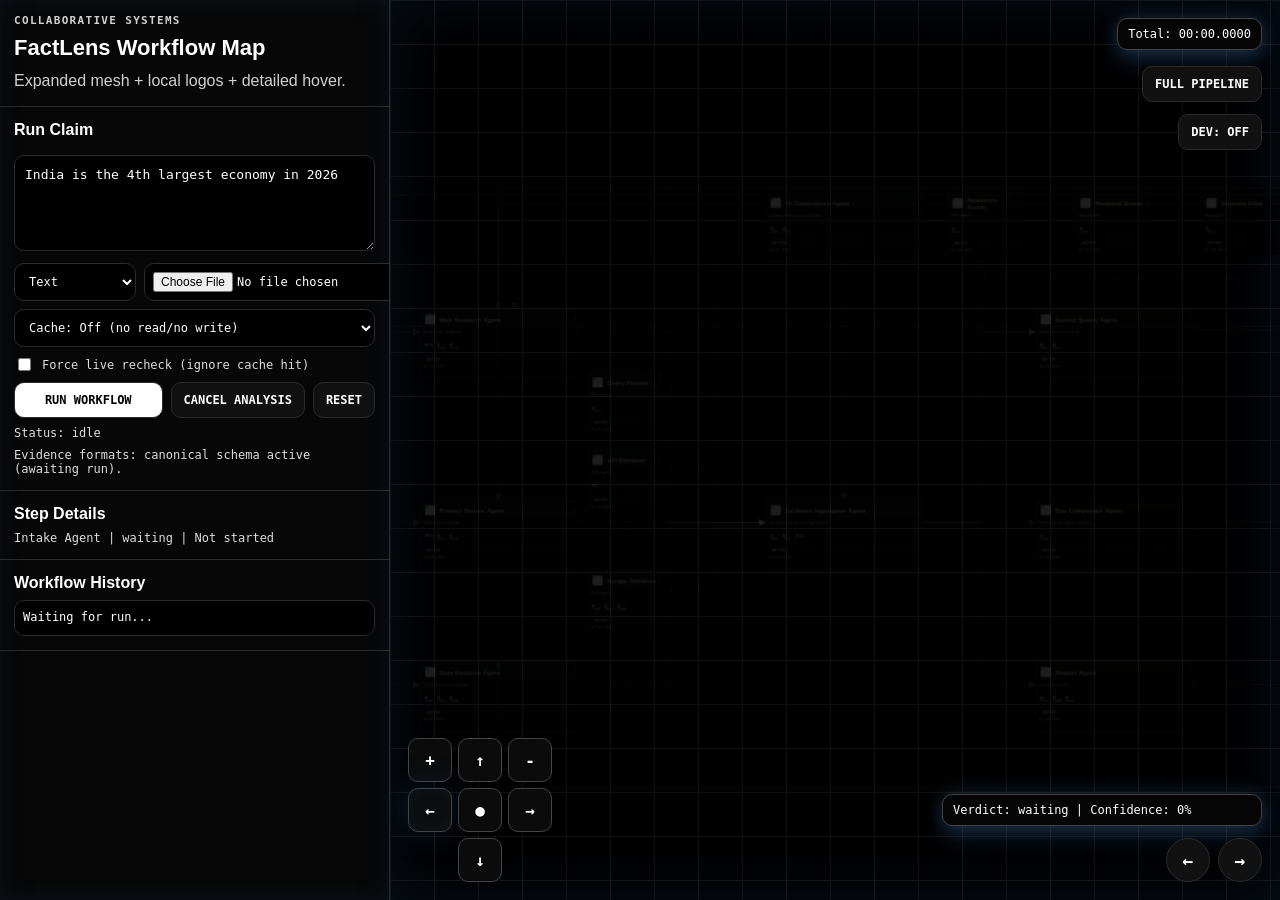
==== static/workflow.html @ b661e878 "chore: initialize FactLens repo with agentic workflow pipeline" ====
<!doctype html>
<html lang="en">
<head>
  <meta charset="utf-8">
  <meta name="viewport" content="width=device-width, initial-scale=1">
  <title>FactLens Workflow Map</title>
  <style>
    :root { --bg:#000; --panel:#070707; --ink:#fff; --muted:#d0d0d0; --line:#2b2b2b; }
    * { box-sizing:border-box; }
    html,body { margin:0; width:100%; height:100%; background:#000; color:#fff; font-family:"Segoe UI",Arial,sans-serif; }
    .app { width:100vw; height:100vh; display:grid; grid-template-columns:390px 1fr; overflow:hidden; }
    .left { background:var(--panel); border-right:1px solid var(--line); overflow:auto; box-shadow: 0 0 36px rgba(68,150,255,.18), inset 0 0 24px rgba(68,150,255,.08); }
    .sec { padding:14px; border-bottom:1px solid var(--line); }
    .eyebrow { margin:0 0 8px; font:700 11px "Consolas",monospace; letter-spacing:.12em; text-transform:uppercase; }
    h1{margin:0 0 8px;font-size:22px;} h2{margin:0 0 8px;font-size:16px;} p{margin:0;color:var(--muted);line-height:1.45;}
    textarea{width:100%;min-height:96px;margin-top:8px;border:1px solid var(--line);border-radius:10px;background:#000;color:#fff;padding:10px;font:13px/1.45 "Consolas",monospace;}
    .row{margin-top:8px;display:flex;gap:8px;}
    button{border:1px solid var(--line);border-radius:10px;background:#111;color:#fff;padding:10px 12px;font:700 12px "Consolas",monospace;text-transform:uppercase;cursor:pointer;}
    .run{flex:1;background:#fff;color:#000;}
    .kv{margin-top:8px;font:12px "Consolas",monospace;color:#ddd;}
    .timeline{border:1px solid var(--line);border-radius:10px;background:#000;max-height:250px;overflow:auto;padding:8px;font:12px/1.45 "Consolas",monospace;}
    .tag{display:inline-block;padding:2px 7px;border-radius:999px;border:1px solid #555;font-size:10px;color:#ddd;}
    .tag.started{color:#8fd3ff;border-color:#2d5f7d;background:#07131c;}
    .tag.running,.tag.file_extracted{color:#9ef5ff;border-color:#2f6f76;background:#061416;}
    .tag.completed{color:#a8ffbe;border-color:#2e6a42;background:#08150d;}
    .tag.ended,.tag.idle{color:#d9d9d9;border-color:#666;background:#111;}
    .tag.retry,.tag.needs_live_evidence{color:#ffe1a7;border-color:#7f6534;background:#1a1408;}
    .tag.failed,.tag.file_warning{color:#ffb6b6;border-color:#7a3c3c;background:#170909;}
    .canvas{position:relative;overflow:hidden;cursor:grab;background:linear-gradient(#111 1px,transparent 1px),linear-gradient(90deg,#111 1px,transparent 1px),#000;background-size:44px 44px; box-shadow: inset 0 0 60px rgba(76, 155, 255, .10);}
    #world{position:absolute;left:0;top:0;width:14600px;height:7600px;transform-origin:0 0;}
    #edges{position:absolute;inset:0;width:14600px;height:7600px;pointer-events:none;}
    .edge{fill:none;stroke:#1b1b1b;stroke-width:4.2;marker-end:url(#arrowHead);opacity:.04;}
    .edge.stage-input{stroke:#6ea8ff;}
    .edge.stage-retrieval{stroke:#68d9b3;}
    .edge.stage-reason{stroke:#f2c66d;}
    .edge.stage-decision{stroke:#d2a8ff;}
    .edge.stage-rag-cache{stroke:#48e6ff;}
    .edge.stage-rag-similar{stroke:#8afc8a;}
    .edge.stage-rag-store{stroke:#ffb85c;}
    .edge.stage-rag-change{stroke:#ff6f91;}
    .edge.stage-rag-trust{stroke:#c79cff;}
    .edge.stage-sub{stroke:#9aa0aa;stroke-dasharray:8 7;}
    .edge.stage-sub{marker-end:none;}
    .edge.discovered{opacity:.92;stroke-width:4.8;filter:drop-shadow(0 0 5px rgba(180,220,255,.35));}
    .edge.active{stroke:#fff;stroke-width:5.4;opacity:1;animation:pulse 1.1s ease-in-out infinite,flow 1.2s linear infinite;}
    .edge.loop{stroke:#d6b06c;stroke-dasharray:10 8;}
    .edge.loop.active{animation:flow 1s linear infinite;}
    @keyframes pulse{0%{opacity:.35;}50%{opacity:1;}100%{opacity:.35;}}
    @keyframes flow{from{stroke-dashoffset:0;}to{stroke-dashoffset:-30;}}
    .node{position:absolute;width:880px;border:1px solid #3a3a3a;border-radius:16px;background:#070707;padding:22px;transition:border-color .2s ease, box-shadow .2s ease, opacity .22s ease, filter .22s ease;box-shadow:0 0 0 1px rgba(111,176,255,.10), 0 20px 34px rgba(76,155,255,.14), inset 0 0 18px rgba(76,155,255,.07);}
    .node.sub{width:420px;background:#060606;opacity:.96;box-shadow:0 0 0 1px rgba(111,176,255,.08), 0 14px 24px rgba(76,155,255,.10), inset 0 0 12px rgba(76,155,255,.05);}
    .node.undiscovered{opacity:.18;filter:saturate(.5) brightness(.65);}
    .node.discovered{opacity:1;filter:none;}
    .node.stage-input{background:linear-gradient(180deg,#07111b,#060606);border-color:#315b88;}
    .node.stage-retrieval{background:linear-gradient(180deg,#071912,#060606);border-color:#2c7a5b;}
    .node.stage-reason{background:linear-gradient(180deg,#1a1407,#060606);border-color:#8c6c32;}
    .node.stage-decision{background:linear-gradient(180deg,#180a1d,#060606);border-color:#6d4d90;}
    .node.active{border-color:#fff;}
    .node.started{border-color:#4ea3d9;box-shadow:0 0 0 1px rgba(78,163,217,.2);}
    .node.running,.node.file_extracted{border-color:#62d0dc;box-shadow:0 0 0 1px rgba(98,208,220,.2);}
    .node.completed{border-color:#7ac18b;box-shadow:0 0 0 1px rgba(122,193,139,.2);}
    .node.ended{border-color:#7b7b7b;}
    .node.retry,.node.needs_live_evidence{border-color:#d5b985;box-shadow:0 0 0 1px rgba(213,185,133,.2);}
    .node.failed,.node.file_warning{border-color:#d18c8c;box-shadow:0 0 0 1px rgba(209,140,140,.2);}
    .node-head{display:flex;align-items:center;gap:14px;margin-bottom:10px;}
    .n8n-logo{width:76px;height:76px;border-radius:12px;border:1px solid #3d3d3d;background:#0e0e0e;display:flex;align-items:center;justify-content:center;overflow:hidden;}
    .n8n-logo img{width:56px;height:56px;object-fit:contain;background:#fff;border-radius:6px;}
    .node h3{margin:0;font-size:34px;} .node p{margin:0;color:#ddd;font-size:24px;min-height:72px;}
    .node-logos{display:flex;flex-wrap:wrap;gap:6px;margin-top:6px;}
    .mini-logo{width:64px;height:64px;border-radius:10px;border:1px solid #444;background:#111;padding:6px;object-fit:contain;}
    .state{margin-top:12px;display:inline-block;border:1px solid #555;border-radius:999px;padding:8px 16px;font:700 18px "Consolas",monospace;text-transform:uppercase;color:#eaeaea;}
    .nmeta{margin-top:10px;font:20px "Consolas",monospace;color:#bfbfbf;}
    .stepmark{position:absolute;right:14px;top:10px;min-width:46px;height:46px;padding:0 12px;border-radius:999px;border:1px solid #8a8a8a;background:#000;color:#fff;font:800 19px "Consolas",monospace;display:flex;align-items:center;justify-content:center;opacity:1;box-shadow:0 0 12px rgba(255,255,255,.15);}
    .steplist{margin-top:8px;font:13px "Consolas",monospace;color:#c0c0c0;min-height:16px;}
    .nav{position:absolute;right:18px;bottom:18px;display:flex;gap:8px;z-index:5;}
    .nav button{width:44px;height:44px;border-radius:999px;padding:0;font-size:18px;}
    .viewport-nav{position:absolute;left:18px;bottom:18px;z-index:6;display:grid;grid-template-columns:44px 44px 44px;grid-template-rows:44px 44px 44px;gap:6px;}
    .viewport-nav button{width:44px;height:44px;border-radius:10px;padding:0;font-size:16px;border:1px solid #444;background:#0b0b0b;color:#fff;cursor:pointer;}
    .viewport-nav .zoomin{grid-column:1;grid-row:1;}
    .viewport-nav .zoomout{grid-column:3;grid-row:1;}
    .viewport-nav .up{grid-column:2;grid-row:1;}
    .viewport-nav .left{grid-column:1;grid-row:2;}
    .viewport-nav .home{grid-column:2;grid-row:2;}
    .viewport-nav .right{grid-column:3;grid-row:2;}
    .viewport-nav .down{grid-column:2;grid-row:3;}
    .verdict{position:absolute;right:18px;bottom:74px;z-index:5;border:1px solid #444;border-radius:10px;padding:8px 10px;background:#050505;font:12px "Consolas",monospace;min-width:320px;box-shadow:0 0 20px rgba(118,187,255,.20), 0 12px 22px rgba(76,155,255,.16);}
    .total{position:absolute;right:18px;top:18px;z-index:5;border:1px solid #444;border-radius:10px;padding:8px 10px;background:#050505;font:12px "Consolas",monospace;box-shadow:0 0 20px rgba(118,187,255,.20), 0 12px 22px rgba(76,155,255,.16);}
    .mode{position:absolute;right:18px;top:66px;z-index:5;}
    .hover-card{position:fixed;display:none;z-index:40;max-width:500px;background:#050505;border:1px solid #3b3b3b;border-radius:12px;padding:14px;box-shadow:0 0 26px rgba(118,187,255,.20), 0 12px 26px rgba(0,0,0,.45);}
    .hover-head{display:flex;align-items:center;gap:10px;margin-bottom:8px;}
    .hover-head .n8n-logo{width:34px;height:34px;}
    .hover-card h3{margin:0;font-size:18px;} .hover-card p{margin:0 0 8px;color:#ddd;font-size:13px;line-height:1.45;}
    .hover-sec{margin-bottom:8px;} .hover-sec h4{margin:0 0 4px;font:700 11px "Consolas",monospace;color:#f2f2f2;letter-spacing:.04em;text-transform:uppercase;}
    .hover-list{margin:0;padding-left:18px;color:#d7d7d7;font-size:13px;line-height:1.45;}
    .pill{display:inline-block;margin:2px 4px 0 0;padding:3px 8px;border-radius:999px;border:1px solid #555;font:12px "Consolas",monospace;color:#eee;background:#111;}
    .logos{display:flex;flex-wrap:wrap;gap:8px;}
    .logo{display:flex;align-items:center;justify-content:center;padding:4px;border:1px solid #444;border-radius:8px;background:#0d0d0d;}
    .logo img{width:24px;height:24px;border-radius:3px;object-fit:contain;background:#fff;}
  </style>
</head>
<body>
  <main class="app">
    <aside class="left">
      <section class="sec"><p class="eyebrow">Collaborative Systems</p><h1>FactLens Workflow Map</h1><p>Expanded mesh + local logos + detailed hover.</p></section>
      <section class="sec"><h2>Run Claim</h2><textarea id="claim">India is the 4th largest economy in 2026</textarea><div class="row"><select id="inputKind" style="flex:1;border:1px solid #2b2b2b;border-radius:10px;background:#000;color:#fff;padding:10px;font:12px Consolas,monospace;"><option value="text">Text</option><option value="image">Image (OCR)</option><option value="pdf">PDF</option></select><input id="wfFile" type="file" style="flex:1;border:1px solid #2b2b2b;border-radius:10px;background:#000;color:#fff;padding:8px;font:12px Consolas,monospace;"></div><div class="row"><select id="cacheMode" style="flex:1;border:1px solid #2b2b2b;border-radius:10px;background:#000;color:#fff;padding:10px;font:12px Consolas,monospace;"><option value="off">Cache: Off (no read/no write)</option><option value="read">Cache: Read only</option><option value="write">Cache: Write only</option><option value="read_write">Cache: Read + Write</option><option value="update">Cache: Update</option><option value="auto">Cache: Auto</option></select></div><div class="row" style="align-items:center;"><label style="font:12px Consolas,monospace;color:#ddd;display:flex;gap:8px;align-items:center;"><input type="checkbox" id="forceRecheck" /> Force live recheck (ignore cache hit)</label></div><div class="row"><button id="run" class="run">Run Workflow</button><button id="cancelRun">Cancel Analysis</button><button id="reset">Reset</button></div><div id="summary" class="kv">Status: idle</div><div id="formatSummary" class="kv">Evidence formats: canonical schema active (awaiting run).</div></section>
      <section class="sec"><h2>Step Details</h2><div id="inspector" class="kv">Select node.</div></section>
      <section class="sec"><h2>Workflow History</h2><div id="timeline" class="timeline">Waiting for run...</div></section>
    </aside>
    <section id="canvas" class="canvas">
      <div id="world"><svg id="edges" viewBox="0 0 14600 7600"></svg></div>
      <div id="totalTimer" class="total">Total: 00:00.0</div>
      <div class="mode"><button id="fullBtn">Full Pipeline</button></div>
      <div class="mode" style="top:114px;"><button id="devBtn">Dev: Off</button></div>
      <div id="verdict" class="verdict">Verdict: waiting | Confidence: 0%</div>
      <div class="nav"><button id="prevStep" title="Previous">&#8592;</button><button id="nextStep" title="Next">&#8594;</button></div>
      <div class="viewport-nav">
        <button class="zoomin" id="zoomIn" title="Zoom In">+</button>
        <button class="zoomout" id="zoomOut" title="Zoom Out">-</button>
        <button class="up" id="panUp" title="Pan Up">&#8593;</button>
        <button class="left" id="panLeft" title="Pan Left">&#8592;</button>
        <button class="home" id="panHome" title="Reset View">&#9679;</button>
        <button class="right" id="panRight" title="Pan Right">&#8594;</button>
        <button class="down" id="panDown" title="Pan Down">&#8595;</button>
      </div>
    </section>
  </main>
  <div id="devPanel" class="hover-card" style="display:none; right:16px; left:auto; top:160px; position:fixed; max-width:420px;">
    <div class="hover-sec"><h4>Dev Layout</h4><p id="devInfo">Select a node, then use arrow keys.</p></div>
    <div class="hover-sec">
      <button id="copyCoords">Copy Current Mode Coords</button>
      <button id="saveCoords" style="margin-left:8px;">Save Layout File</button>
    </div>
  </div>
  <div id="hoverCard" class="hover-card"></div>
  <script>
    const LOGO = (n) => `/assets/logos/${n}`;
    const AGENT_INFO = {
      "System": { role:"Orchestrator + run lifecycle", explain:"Controls execution timeline and event stream.", rules:["Ordered events","One bounded retry","No fabricated verdict"], apis:["FastAPI","Python runtime","Run Store"], outputs:["run_id","events","status"], logos:[["FastAPI",LOGO("fastapi.svg")],["Python",LOGO("python.svg")]] },
      "Intake Agent": { role:"Claim extraction", explain:"Builds one checkable claim from input text/file.", rules:["Normalize text","Checkability gate","No ambiguity carry"], apis:["Gemini 2.5 Flash (GEMINI_INTAKE_MODEL)"], outputs:["claim","checkable","topic"], logos:[["Gemini",LOGO("gemini.svg")],["Google",LOGO("google.svg")]] },
      "Domain Router Agent": { role:"Route selection", explain:"Chooses domain-aware retrieval route.", rules:["Semantic route","No verdict logic"], apis:["Gemini 2.5 Flash (GEMINI_INTAKE_MODEL)"], outputs:["domain route","claim mode"], logos:[["Gemini",LOGO("gemini.svg")]] },
      "Web Research Agent": { role:"Broad web retrieval", explain:"Finds contextual evidence from web index providers.", rules:["Cited URL only","Blacklist filter"], apis:["Google CSE API","DuckDuckGo","Tavily (optional)"], outputs:["web evidence"], logos:[["Web",LOGO("search-logo.webp")],["Google",LOGO("google.svg")],["DuckDuckGo",LOGO("duckduckgo.svg")]] },
      "Primary Source Agent": { role:"High-trust retrieval", explain:"Targets institutional/official sources.", rules:["Prefer gov/edu/org","Prioritize reference/trusted"], apis:["Google CSE API","World Bank"], outputs:["trusted evidence"], logos:[["Web",LOGO("search-logo.webp")],["Trusted",LOGO("worldbank.svg")],["Google",LOGO("google.svg")]] },
      "Data Extractor Agent": { role:"Claim-driven extraction", explain:"Extracts comparable facts from API + pages and normalizes mixed records.", rules:["Preserve provenance","Extract structured fields","Normalize to canonical EvidenceItem"], apis:["World Bank API","Scraper"], outputs:["api_data/web_scrape evidence"], logos:[["Trafilatura",LOGO("trafilatura.png")],["Selenium",LOGO("selenium.svg")],["Playwright",LOGO("playwright.svg")]] },
      "Tri Consistency Agent": { role:"Cross-channel consistency", explain:"Measures overlap among trio channels.", rules:["Penalty on drift","Emit consistency score"], apis:["Local scorer"], outputs:["consistency"], logos:[["Python",LOGO("python.svg")],["Python",LOGO("python.svg")]] },
      "Evidence Aggregator Agent": { role:"Consistency-aware aggregation", explain:"Balanced merge across channels into one canonical evidence schema.", rules:["Channel caps","Diversity retention","Normalize mixed formats"], apis:["Local aggregator"], outputs:["raw evidence pool (canonical)"], logos:[["JSON",LOGO("json-logo.png")],["Table",LOGO("databricks.svg")],["Web",LOGO("search-logo.webp")]] },
      "Skeptic Agent": { role:"Counter-checks", explain:"Challenges weak/contradictory evidence.", rules:["No assumption","Escalate uncertainty"], apis:["Featherless model (FEATHERLESS_MODEL)","Gemini fallback"], outputs:["objections"], logos:[["Featherless",LOGO("featherless.png")],["ChatGPT",LOGO("chatgpt-logo.webp")],["Gemini",LOGO("gemini.svg")]] },
      "Source Quality Agent": { role:"Deterministic scoring", explain:"Applies relevance/credibility/recency/diversity rules.", rules:["Credibility x relevance x temporal","Domain cap + blacklist"], apis:["Rule engine"], outputs:["audited evidence pool"], logos:[["Python",LOGO("python.svg")],["Python",LOGO("python.svg")]] },
      "Stat Comparator Agent": { role:"Evidence-vs-claim compare", explain:"Strict compare from provided evidence only.", rules:["No assumptions","JSON-only structured compare"], apis:["Gemini 2.5 Flash (GEMINI_MODERATOR_MODEL)"], outputs:["comparator verdict"], logos:[["Gemini",LOGO("gemini.svg")]] },
      "Consensus Moderator Agent": { role:"Final arbitration", explain:"Produces final verdict and confidence under guardrails.", rules:["Obey quality/comparator gates","Insufficient when uncertain"], apis:["Gemini 2.5 Flash (GEMINI_MODERATOR_MODEL)"], outputs:["verdict","confidence","explanation"], logos:[["Gemini",LOGO("gemini.svg")]] },
      "Cache Policy Node": { role:"Cache mode gate", explain:"Applies per-run cache mode: off/read/write/read_write/update/auto.", rules:["Read mode may return cached result","Write mode persists run/evidence only","Auto picks read/update/write"], apis:["CACHE_MODE override"], outputs:["cache decision"], logos:[["JSON",LOGO("json-logo.png")],["Python",LOGO("python.svg")]] },
      "Similar Claims Node": { role:"Similarity retrieval", explain:"Finds semantically similar past claims for retrieval bootstrap.", rules:["Token-overlap threshold","Top-K similar runs"], apis:["SQLite memory store"], outputs:["similar_claims"], logos:[["Search",LOGO("search-logo.webp")],["JSON",LOGO("json-logo.png")]] },
      "Run Store Node": { role:"Structured run persistence", explain:"Stores run_id, session_id, timings, evidence, and events.", rules:["Append run history","Persist evidence metadata"], apis:["SQLite run store"], outputs:["runs/evidence/events rows"], logos:[["JSON",LOGO("json-logo.png")],["Python",LOGO("python.svg")]] },
      "Change Log Node": { role:"Drift changelog", explain:"Tracks what changed vs nearest historical claims and why.", rules:["Detect verdict drift","Track source-domain changes"], apis:["SQLite change_log"], outputs:["what_changed","why_changed"], logos:[["JSON",LOGO("json-logo.png")],["Python",LOGO("python.svg")]] },
      "Trust Stats Node": { role:"Trust calibration memory", explain:"Updates per-domain trust stats from each run.", rules:["Aggregate credibility stats","Persist root-domain trends"], apis:["SQLite trust_stats"], outputs:["domain trust updates"], logos:[["JSON",LOGO("json-logo.png")],["Python",LOGO("python.svg")]] },
      "Relevance Scorer": { role:"Sub-agent", explain:"Scores query-evidence semantic match.", rules:["Local deterministic score"], apis:["Rule engine"], outputs:["relevance"], logos:[["Python",LOGO("python.svg")]] },
      "Temporal Scorer": { role:"Sub-agent", explain:"Applies age/recency weight.", rules:["Temporal weight policy"], apis:["Rule engine"], outputs:["temporal weight"], logos:[["Python",LOGO("python.svg")]] },
      "Diversity Filter": { role:"Sub-agent", explain:"Penalizes source duplication and over-reliance.", rules:["Root domain cap"], apis:["Rule engine"], outputs:["diversity penalty"], logos:[["Python",LOGO("python.svg")]] },
      "Query Planner": { role:"Sub-agent", explain:"Builds route-aware query variants.", rules:["No verdicting"], apis:["Gemini"], outputs:["query set"], logos:[["Python",LOGO("python.svg")]] },
      "API Retriever": { role:"Sub-agent", explain:"Executes API retrieval path.", rules:["Preserve response provenance"], apis:["World Bank API"], outputs:["api rows"], logos:[["API",LOGO("api-logo.webp")]] },
      "Scrape Retriever": { role:"Sub-agent", explain:"Executes deep scrape path.", rules:["Text extract + sanitize"], apis:["Scraper"], outputs:["scraped snippets"], logos:[["Trafilatura",LOGO("trafilatura.png")],["Selenium",LOGO("selenium.svg")],["Playwright",LOGO("playwright.svg")]] },
      "Text Input Node": { role:"Input Sub-agent", explain:"Handles plain text claims.", rules:["Normalize text input","Strip noise"], apis:["FastAPI form"], outputs:["text payload"], logos:[["Python",LOGO("python.svg")]] },
      "Image OCR Node": { role:"Input Sub-agent", explain:"Extracts text from images.", rules:["OCR extraction before intake","Preserve source type"], apis:["OCR/PyTesseract"], outputs:["ocr text"], logos:[["Tesseract OCR",LOGO("tesseract-ocr.jpg")]] },
      "PDF Extract Node": { role:"Input Sub-agent", explain:"Extracts text from PDFs.", rules:["Parse PDF pages","Limit extraction budget"], apis:["PyMuPDF"], outputs:["pdf text"], logos:[["Python",LOGO("python.svg")]] },
    };
    const MODELS = {
      flow1: [
        { id:"System", x:120, y:1850 },
        { id:"Text Input Node", x:1750, y:1410, sub:true, parent:"Intake Agent" },
        { id:"Image OCR Node", x:1750, y:1850, sub:true, parent:"Intake Agent" },
        { id:"PDF Extract Node", x:1750, y:2290, sub:true, parent:"Intake Agent" },
        { id:"Intake Agent", x:2390, y:1850 },
        { id:"Domain Router Agent", x:3400, y:1850 },
        { id:"Web Research Agent", x:4700, y:790 },
        { id:"Primary Source Agent", x:4700, y:1850 },
        { id:"Data Extractor Agent", x:4700, y:2750 },
        { id:"Query Planner", x:5630, y:1140, sub:true, parent:"Web Research Agent" },
        { id:"API Retriever", x:5630, y:1570, sub:true, parent:"Primary Source Agent" },
        { id:"Scrape Retriever", x:5630, y:2240, sub:true, parent:"Data Extractor Agent" },
        { id:"Tri Consistency Agent", x:6620, y:143 },
        { id:"Evidence Aggregator Agent", x:6620, y:1850 },
        { id:"Relevance Scorer", x:7630, y:143, sub:true, parent:"Source Quality Agent" },
        { id:"Temporal Scorer", x:8340, y:143, sub:true, parent:"Source Quality Agent" },
        { id:"Diversity Filter", x:9040, y:143, sub:true, parent:"Source Quality Agent" },
        { id:"Source Quality Agent", x:8120, y:790 },
        { id:"Stat Comparator Agent", x:8120, y:1850 },
        { id:"Skeptic Agent", x:8120, y:2750 },
        { id:"Consensus Moderator Agent", x:10060, y:1850 },
        { id:"Cache Policy Node", x:11470, y:760 },
        { id:"Similar Claims Node", x:11440, y:1480 },
        { id:"Run Store Node", x:11480, y:2520 },
        { id:"Change Log Node", x:13020, y:1520 },
        { id:"Trust Stats Node", x:13020, y:2520 }
      ],
      flow2: [
        { id:"System", x:120, y:980 },
        { id:"Text Input Node", x:820, y:460, sub:true, parent:"Intake Agent" },
        { id:"Image OCR Node", x:820, y:980, sub:true, parent:"Intake Agent" },
        { id:"PDF Extract Node", x:820, y:1500, sub:true, parent:"Intake Agent" },
        { id:"Intake Agent", x:1580, y:980 },
        { id:"Domain Router Agent", x:2500, y:980 },
        { id:"Web Research Agent", x:3380, y:500 },
        { id:"Primary Source Agent", x:3380, y:980 },
        { id:"Data Extractor Agent", x:3380, y:1460 },
        { id:"Query Planner", x:4460, y:620, sub:true, parent:"Web Research Agent" },
        { id:"API Retriever", x:4460, y:980, sub:true, parent:"Primary Source Agent" },
        { id:"Scrape Retriever", x:4460, y:1340, sub:true, parent:"Data Extractor Agent" },
        { id:"Tri Consistency Agent", x:5300, y:700 },
        { id:"Evidence Aggregator Agent", x:5300, y:1100 },
        { id:"Relevance Scorer", x:6800, y:260, sub:true, parent:"Source Quality Agent" },
        { id:"Temporal Scorer", x:7480, y:260, sub:true, parent:"Source Quality Agent" },
        { id:"Diversity Filter", x:8160, y:260, sub:true, parent:"Source Quality Agent" },
        { id:"Source Quality Agent", x:6800, y:880 },
        { id:"Stat Comparator Agent", x:6800, y:1520 },
        { id:"Skeptic Agent", x:6800, y:2160 },
        { id:"Consensus Moderator Agent", x:8740, y:1400 },
        { id:"Cache Policy Node", x:9820, y:920 },
        { id:"Similar Claims Node", x:9820, y:1400 },
        { id:"Run Store Node", x:9820, y:1880 },
        { id:"Change Log Node", x:10940, y:1220 },
        { id:"Trust Stats Node", x:10940, y:1880 }
      ]
    };
    const EDGES = [
      ["System","Text Input Node"],["System","Image OCR Node"],["System","PDF Extract Node"],
      ["Text Input Node","Intake Agent"],["Image OCR Node","Intake Agent"],["PDF Extract Node","Intake Agent"],
      ["Intake Agent","Domain Router Agent"],
      ["Domain Router Agent","Web Research Agent"],["Domain Router Agent","Primary Source Agent"],["Domain Router Agent","Data Extractor Agent"],
      ["Web Research Agent","Query Planner"],["Primary Source Agent","API Retriever"],["Data Extractor Agent","Scrape Retriever"],
      ["Query Planner","Tri Consistency Agent"],["API Retriever","Tri Consistency Agent"],["Scrape Retriever","Tri Consistency Agent"],
      ["Query Planner","Evidence Aggregator Agent"],["API Retriever","Evidence Aggregator Agent"],["Scrape Retriever","Evidence Aggregator Agent"],
      ["Web Research Agent","Evidence Aggregator Agent"],["Primary Source Agent","Evidence Aggregator Agent"],["Data Extractor Agent","Evidence Aggregator Agent"],
      ["Tri Consistency Agent","Evidence Aggregator Agent"],
      ["Evidence Aggregator Agent","Source Quality Agent"],
      ["Tri Consistency Agent","Source Quality Agent"],
      ["Source Quality Agent","Relevance Scorer"],["Source Quality Agent","Temporal Scorer"],["Source Quality Agent","Diversity Filter"],
      ["Relevance Scorer","Source Quality Agent"],["Temporal Scorer","Source Quality Agent"],["Diversity Filter","Source Quality Agent"],
      ["Evidence Aggregator Agent","Stat Comparator Agent"],["Evidence Aggregator Agent","Skeptic Agent"],
      ["Source Quality Agent","Consensus Moderator Agent"],["Stat Comparator Agent","Consensus Moderator Agent"],["Skeptic Agent","Consensus Moderator Agent"],
      ["System","Cache Policy Node"],["Cache Policy Node","Similar Claims Node"],
      ["Similar Claims Node","Domain Router Agent"],["Similar Claims Node","Web Research Agent"],["Similar Claims Node","Primary Source Agent"],["Similar Claims Node","Data Extractor Agent"],
      ["Consensus Moderator Agent","Run Store Node"],["Run Store Node","Similar Claims Node"],
      ["Run Store Node","Change Log Node"],["Run Store Node","Trust Stats Node"],
      ["Consensus Moderator Agent","Web Research Agent","loop"]
    ];
    // Custom route for only yellow retry edge.
    // Edit points to change path shape:
    // p1x/p1y first bend, p2x/p2y second bend, p3x/p3y third bend.
    const CUSTOM_EDGE_ROUTE = {
      "Consensus Moderator Agent=>Web Research Agent": {
        p1x: 10400, p1y: 2000,
        p2x: 10400, p2y: 120,
        p3x: 6000, p3y: 120,
        targetAnchor: "top-center",
        targetXOffset: 90,
        targetYOffset: 0
      },
      "Cache Policy Node=>Similar Claims Node": {
        p1x: 11880, p1y: 1020,
        p2x: 11880, p2y: 1320,
        p3x: 11880, p3y: 1320,
        targetAnchor: "top-center",
        targetXOffset: 0,
        targetYOffset: 0
      },
      "Run Store Node=>Similar Claims Node": {
        p1x: 11820, p1y: 2520,
        p2x: 11820, p2y: 1780,
        p3x: 11820, p3y: 1780,
        targetAnchor: "bottom-center",
        targetXOffset: 0,
        targetYOffset: 0
      },
      "Similar Claims Node=>Web Research Agent": {
        p1x: 11390, p1y: 1480,
        p2x: 11390, p2y: 120,
        p3x: 5140, p3y: 120,
        targetAnchor: "top-center",
        targetXOffset: 0,
        targetYOffset: 0
      },
      "Similar Claims Node=>Domain Router Agent": {
        p1x: 11360, p1y: 1480,
        p2x: 11360, p2y: 160,
        p3x: 3840, p3y: 160,
        targetAnchor: "top-center",
        targetXOffset: 0,
        targetYOffset: 0
      },
      "Similar Claims Node=>Primary Source Agent": {
        p1x: 11340, p1y: 1480,
        p2x: 11340, p2y: 210,
        p3x: 5140, p3y: 210,
        targetAnchor: "top-center",
        targetXOffset: 0,
        targetYOffset: 0
      },
      "Similar Claims Node=>Data Extractor Agent": {
        p1x: 11240, p1y: 1480,
        p2x: 11240, p2y: 3450,
        p3x: 5200, p3y: 3450,
        targetAnchor: "top-center",
        targetXOffset: 0,
        targetYOffset: 0
      }
    };

    const world=document.getElementById("world"), svg=document.getElementById("edges"), timeline=document.getElementById("timeline"), summary=document.getElementById("summary"), inspector=document.getElementById("inspector"), verdictBox=document.getElementById("verdict"), totalTimer=document.getElementById("totalTimer"), hoverCard=document.getElementById("hoverCard");
    const cardById=new Map(), edgeByPair=new Map(), stateById=new Map(), timerByNode=new Map(), stepByNode=new Map();
    const RAG_NODES = new Set(["Cache Policy Node","Similar Claims Node","Run Store Node","Change Log Node","Trust Stats Node"]);
    const SUB_SYNTH = {
      "Web Research Agent": ["Query Planner"],
      "Primary Source Agent": ["API Retriever"],
      "Data Extractor Agent": ["Scrape Retriever"],
      "Source Quality Agent": ["Relevance Scorer","Temporal Scorer","Diversity Filter"]
    };
    let orderedEvents=[], stepCursor=-1, running=false, startMs=0, mode="flow1", prevEventAgent="", activeInputNode="Text Input Node", eventCounter=0, currentRunId="";
    let devMode=false, selectedNodeId="";
    const findNode=(id)=>MODELS[mode].find(x=>x.id===id);
    const cssId=(id)=>id.replace(/[^a-zA-Z0-9_-]/g,"_");
    const fmt=(ms)=>{const s=ms/1000;const m=Math.floor(s/60);const r=(s%60).toFixed(4).padStart(7,"0");return `${String(m).padStart(2,"0")}:${r}`;}
    function statusClass(status){const s=(status||"").toLowerCase();if(s==="started")return"started";if(s==="running"||s==="file_extracted")return"running";if(s==="retry"||s==="needs_live_evidence")return"retry";if(s==="completed")return"completed";if(s==="failed"||s==="file_warning"||s==="error"||s==="cancelled")return"failed";return"ended";}
    function nodeStageClass(id){
      const input = new Set(["System","Text Input Node","Image OCR Node","PDF Extract Node","Intake Agent","Domain Router Agent"]);
      const retrieval = new Set(["Web Research Agent","Primary Source Agent","Data Extractor Agent","Query Planner","API Retriever","Scrape Retriever","Tri Consistency Agent","Evidence Aggregator Agent"]);
      const reason = new Set(["Skeptic Agent","Source Quality Agent","Relevance Scorer","Temporal Scorer","Diversity Filter","Stat Comparator Agent"]);
      if (input.has(id)) return "stage-input";
      if (retrieval.has(id)) return "stage-retrieval";
      if (reason.has(id)) return "stage-reason";
      return "stage-decision";
    }
    const tag=(s)=>`<span class="tag ${statusClass(s)}">${s}</span>`;
    function edgePath(a,b,key){
      const MAIN_W = 880, SUB_W = 420;
      const srcW = a.sub ? SUB_W : MAIN_W;
      const dstW = b.sub ? SUB_W : MAIN_W;
      const srcH = a.sub ? 230 : 260;
      const dstH = b.sub ? 230 : 260;
      const ax = a.x + Math.floor(srcW / 2), ay = a.y + Math.floor(srcH / 2);
      const bx = b.x + Math.floor(dstW / 2), by = b.y + Math.floor(dstH / 2);

      function anchor(node, w, h, side){
        if(side==="left") return [node.x, node.y + Math.floor(h/2)];
        if(side==="right") return [node.x + w, node.y + Math.floor(h/2)];
        if(side==="top") return [node.x + Math.floor(w/2), node.y];
        return [node.x + Math.floor(w/2), node.y + h];
      }

      // Select anchors using actual relative position.
      let fromSide = "right", toSide = "left";
      const dx = bx - ax, dy = by - ay;
      if (Math.abs(dx) >= Math.abs(dy)) {
        fromSide = dx >= 0 ? "right" : "left";
        toSide = dx >= 0 ? "left" : "right";
      } else {
        fromSide = dy >= 0 ? "bottom" : "top";
        toSide = dy >= 0 ? "top" : "bottom";
      }

      // Stronger layout intents.
      const sqSubs = new Set(["Relevance Scorer","Temporal Scorer","Diversity Filter"]);
      const trioSubs = new Set(["Query Planner","API Retriever","Scrape Retriever"]);
      const trioMains = new Set(["Web Research Agent","Primary Source Agent","Data Extractor Agent"]);
      if (a.id === "Source Quality Agent" && sqSubs.has(b.id)) { fromSide="top"; toSide="bottom"; }
      if (sqSubs.has(a.id) && b.id === "Source Quality Agent") { fromSide="bottom"; toSide="top"; }
      if (trioSubs.has(a.id) && ["Tri Consistency Agent","Evidence Aggregator Agent"].includes(b.id)) { fromSide="right"; toSide="left"; }
      if (["Web Research Agent","Primary Source Agent","Data Extractor Agent"].includes(a.id) && b.id==="Evidence Aggregator Agent") { fromSide="right"; toSide="left"; }
      if (a.id==="Evidence Aggregator Agent" && ["Web Research Agent","Primary Source Agent","Data Extractor Agent"].includes(b.id)) { fromSide="left"; toSide="right"; }
      if (trioMains.has(a.id) && trioSubs.has(b.id)) { fromSide="bottom"; toSide="top"; }
      if (trioSubs.has(a.id) && trioMains.has(b.id)) { fromSide="top"; toSide="bottom"; }
      // Similar Claims routing policy:
      // inbound from Cache Policy -> top of Similar
      if (a.id === "Cache Policy Node" && b.id === "Similar Claims Node") { fromSide="bottom"; toSide="top"; }
      // inbound from Run Store -> bottom of Similar
      if (a.id === "Run Store Node" && b.id === "Similar Claims Node") { fromSide="top"; toSide="bottom"; }
      // outbound from Similar -> left side to retrieval/router lanes
      if (a.id === "Similar Claims Node" && ["Domain Router Agent","Web Research Agent","Primary Source Agent","Data Extractor Agent"].includes(b.id)) { fromSide="left"; toSide="right"; }

      let [x1,y1] = anchor(a,srcW,srcH,fromSide);
      let [x2,y2] = anchor(b,dstW,dstH,toSide);
      // SourceQuality -> sub-agents: keep three clean separate outbound lines.
      if (a.id === "Source Quality Agent" && sqSubs.has(b.id)) {
        const hubY = y1 - 120;
        return `M ${x1} ${y1} L ${x1} ${hubY} L ${x2} ${hubY} L ${x2} ${y2}`;
      }
      // Trio main <-> trio sub-agents: direct vertical tap to the main lane.
      if (trioMains.has(a.id) && trioSubs.has(b.id)) {
        return `M ${x1} ${y1} L ${x2} ${y1} L ${x2} ${y2}`;
      }
      if (trioSubs.has(a.id) && trioMains.has(b.id)) {
        return `M ${x1} ${y1} L ${x1} ${y2} L ${x2} ${y2}`;
      }
      // sub-agents -> SourceQuality: single inbound trunk.
      if (sqSubs.has(a.id) && b.id === "Source Quality Agent") {
        const trunkX = b.x + Math.floor(dstW / 2);
        const busY = y2 - 170;
        const rel = findNode("Relevance Scorer");
        const div = findNode("Diversity Filter");
        const relCenter = rel ? (rel.x + Math.floor((rel.sub ? SUB_W : MAIN_W) / 2)) : x1;
        const divCenter = div ? (div.x + Math.floor((div.sub ? SUB_W : MAIN_W) / 2)) : x1;
        if (a.id === "Diversity Filter") {
          return `M ${x1} ${y1} L ${x1} ${busY} L ${relCenter} ${busY} L ${divCenter} ${busY} L ${trunkX} ${busY} L ${trunkX} ${y2}`;
        }
        return `M ${x1} ${y1} L ${x1} ${busY}`;
      }
      if (a.id === "Source Quality Agent" && b.id === "Consensus Moderator Agent") y1 -= 10;
      const custom = CUSTOM_EDGE_ROUTE[key];
      if (custom) {
        let tx = x2 + (custom.targetXOffset || 0);
        let ty = y2 + (custom.targetYOffset || 0);
        if (custom.targetAnchor === "top-center") {
          tx = b.x + Math.floor(dstW / 2) + (custom.targetXOffset || 0);
          ty = b.y + (custom.targetYOffset || 0);
        } else if (custom.targetAnchor === "left-center") {
          tx = b.x + (custom.targetXOffset || 0);
          ty = b.y + Math.floor(dstH / 2) + (custom.targetYOffset || 0);
        } else if (custom.targetAnchor === "bottom-center") {
          tx = b.x + Math.floor(dstW / 2) + (custom.targetXOffset || 0);
          ty = b.y + dstH + (custom.targetYOffset || 0);
        }
        return `M ${x1} ${y1} L ${custom.p1x} ${custom.p1y} L ${custom.p2x} ${custom.p2y} L ${custom.p3x} ${custom.p3y} L ${tx} ${custom.p3y} L ${tx} ${ty}`;
      }

      // RAG-only offsets: apply only when at least one side is in RAG pipeline.
      if (RAG_NODES.has(a.id) || RAG_NODES.has(b.id)) {
        const ragOrder = ["Cache Policy Node","Similar Claims Node","Run Store Node","Change Log Node","Trust Stats Node"];
        const ai = ragOrder.indexOf(a.id);
        const bi = ragOrder.indexOf(b.id);
        const rdx = (bi >= 0 ? bi : 2) - (ai >= 0 ? ai : 2);
        const yOff = Math.max(-160, Math.min(160, ((ai >= 0 ? ai : 2) - 2) * 42));
        const laneX = (fromSide === "left" || fromSide === "right")
          ? (x1 + (rdx >= 0 ? 260 : -260))
          : (x1 + (dx >= 0 ? 230 : -230));
        const laneY = y1 + yOff;
        if (fromSide === "left" || fromSide === "right") {
          return `M ${x1} ${y1} L ${laneX} ${y1} L ${laneX} ${y2} L ${x2} ${y2}`;
        }
        return `M ${x1} ${y1} L ${x1} ${laneY} L ${x2} ${laneY} L ${x2} ${y2}`;
      }

      // Orthogonal path computed from anchors.
      if (fromSide === "left" || fromSide === "right") {
        const laneX = Math.round((x1 + x2) / 2);
        return `M ${x1} ${y1} L ${laneX} ${y1} L ${laneX} ${y2} L ${x2} ${y2}`;
      }
      const laneY = Math.round((y1 + y2) / 2);
      return `M ${x1} ${y1} L ${x1} ${laneY} L ${x2} ${laneY} L ${x2} ${y2}`;
    }

    function clearWorld(){cardById.clear();edgeByPair.clear();stateById.clear();timerByNode.clear();world.querySelectorAll(".node").forEach(n=>n.remove());svg.innerHTML="";}
    function renderNodes(){
      MODELS[mode].forEach(a=>{
        const info=AGENT_INFO[a.id]||{role:a.id,explain:"",logos:[["agent",LOGO("vscode.svg")]]};
        const icon=info.logos[0][1];
        const logos=(info.logos||[]).map(x=>`<img class="mini-logo" src="${x[1]}" title="${x[0]}" alt="${x[0]}" onerror="this.onerror=null;this.src='${LOGO("vscode.svg")}';">`).join("");
        const el=document.createElement("article");
        el.className=`node undiscovered ${a.sub?"sub":""} ${nodeStageClass(a.id)}`;
        el.style.left=`${a.x}px`; el.style.top=`${a.y}px`;
        el.innerHTML=`<span class="stepmark" id="step-${cssId(a.id)}">-</span><div class="node-head"><span class="n8n-logo"><img src="${icon}" alt="${a.id}" onerror="this.onerror=null;this.src='${LOGO("vscode.svg")}';"></span><h3>${a.id}</h3></div><p>${info.role}</p><div class="node-logos" id="logos-${cssId(a.id)}">${logos}</div><span class="state">waiting</span><div class="nmeta" id="nmeta-${cssId(a.id)}">00:00.0</div><div class="steplist" id="steplist-${cssId(a.id)}"></div>`;
        el.onclick=()=>selectAgent(a.id);
        el.onmouseenter=(e)=>showHover(a.id,e); el.onmousemove=(e)=>moveHover(e); el.onmouseleave=hideHover;
        world.appendChild(el);
        cardById.set(a.id,el); stateById.set(a.id,{status:"waiting",message:"Not started"}); timerByNode.set(a.id,{start:0,dur:0,live:false}); stepByNode.set(a.id,[]);
      });
    }
    function markStep(id, stepNo){
      const arr = stepByNode.get(id) || [];
      arr.push(String(stepNo));
      stepByNode.set(id, arr);
      const badge = document.getElementById(`step-${cssId(id)}`);
      const list = document.getElementById(`steplist-${cssId(id)}`);
      if(badge){
        const uniq = Array.from(new Set(arr));
        const show = uniq.slice(-2).join(",");
        badge.textContent = show || String(stepNo);
      }
      if(list){
        const tail = arr.slice(-6).join(", ");
        list.textContent = arr.length>1 ? `steps: ${tail}` : `step: ${tail}`;
      }
    }
    function pushEvent(agent,status,message,data){
      const ev={agent,status,message,data:data||{}};
      orderedEvents.push(ev);
      eventCounter += 1;
      markStep(agent,eventCounter);
      return ev;
    }
    function ragEdgeStageClass(from,to){
      const key = `${from}|${to}`;
      if (key.includes("Cache Policy Node")) return "stage-rag-cache";
      if (key.includes("Similar Claims Node")) return "stage-rag-similar";
      if (key.includes("Run Store Node")) return "stage-rag-store";
      if (key.includes("Change Log Node")) return "stage-rag-change";
      if (key.includes("Trust Stats Node")) return "stage-rag-trust";
      return "stage-rag-cache";
    }
    function edgeStageClass(from, to){
      const subNodes = new Set(["Text Input Node","Image OCR Node","PDF Extract Node","Query Planner","API Retriever","Scrape Retriever","Relevance Scorer","Temporal Scorer","Diversity Filter"]);
      if (subNodes.has(from) || subNodes.has(to)) return "stage-sub";
      if (RAG_NODES.has(from) || RAG_NODES.has(to)) return ragEdgeStageClass(from,to);
      if (["System","Intake Agent","Domain Router Agent"].includes(from) || ["System","Intake Agent","Domain Router Agent"].includes(to)) return "stage-input";
      if (["Web Research Agent","Primary Source Agent","Data Extractor Agent","Tri Consistency Agent","Evidence Aggregator Agent"].includes(from)
        || ["Web Research Agent","Primary Source Agent","Data Extractor Agent","Tri Consistency Agent","Evidence Aggregator Agent"].includes(to)) return "stage-retrieval";
      if (["Skeptic Agent","Source Quality Agent","Stat Comparator Agent"].includes(from) || ["Skeptic Agent","Source Quality Agent","Stat Comparator Agent"].includes(to)) return "stage-reason";
      return "stage-decision";
    }
    function pushMemoryFlowEvents(out){
      if(!out || !out.cache) return;
      const cache = out.cache || {};
      const similar = Array.isArray(out.similar_claims) ? out.similar_claims : [];
      const changes = Array.isArray(out.change_log) ? out.change_log : [];
      pushEvent("Cache Policy Node","completed",`Cache mode=${cache.mode||"off"} hit=${cache.hit? "yes":"no"}`,cache);
      setNodeState("Cache Policy Node","completed",`Cache mode=${cache.mode||"off"} hit=${cache.hit? "yes":"no"}`,cache);
      const simMsg = `Similar claims found: ${similar.length}`;
      pushEvent("Similar Claims Node","completed",simMsg,{count:similar.length,items:similar.slice(0,3)});
      setNodeState("Similar Claims Node","completed",simMsg,{count:similar.length,items:similar.slice(0,3)});
      const ts = out.timestamps || {};
      const storeMsg = `Stored run=${out.run_id||"n/a"} session=${out.session_id||"n/a"}`;
      pushEvent("Run Store Node","completed",storeMsg,{run_id:out.run_id,session_id:out.session_id,timestamps:ts});
      setNodeState("Run Store Node","completed",storeMsg,{run_id:out.run_id,session_id:out.session_id,timestamps:ts});
      const changeMsg = `Change log updates: ${changes.length}`;
      pushEvent("Change Log Node","completed",changeMsg,{count:changes.length,items:changes.slice(0,3)});
      setNodeState("Change Log Node","completed",changeMsg,{count:changes.length,items:changes.slice(0,3)});
      const trustMsg = `Trust stats updated from ${((out.sources||[]).length)} source(s)`;
      pushEvent("Trust Stats Node","completed",trustMsg,{source_count:(out.sources||[]).length});
      setNodeState("Trust Stats Node","completed",trustMsg,{source_count:(out.sources||[]).length});
      const m1=document.createElement("div");
      m1.innerHTML=`${String(eventCounter-4).padStart(2,"0")} ${tag("completed")} <strong>Cache Policy Node</strong> Cache mode=${cache.mode||"off"} hit=${cache.hit? "yes":"no"}`;
      timeline.appendChild(m1);
      const m2=document.createElement("div");
      m2.innerHTML=`${String(eventCounter-3).padStart(2,"0")} ${tag("completed")} <strong>Similar Claims Node</strong> Similar claims found: ${similar.length}`;
      timeline.appendChild(m2);
      const m3=document.createElement("div");
      m3.innerHTML=`${String(eventCounter-2).padStart(2,"0")} ${tag("completed")} <strong>Run Store Node</strong> Stored run/session history`;
      timeline.appendChild(m3);
      const m4=document.createElement("div");
      m4.innerHTML=`${String(eventCounter-1).padStart(2,"0")} ${tag("completed")} <strong>Change Log Node</strong> Change log updates: ${changes.length}`;
      timeline.appendChild(m4);
      const m5=document.createElement("div");
      m5.innerHTML=`${String(eventCounter).padStart(2,"0")} ${tag("completed")} <strong>Trust Stats Node</strong> Trust stats updated`;
      timeline.appendChild(m5);
      timeline.scrollTop=timeline.scrollHeight;
    }
    function setNodeLogos(id, logos){
      const el=document.getElementById(`logos-${cssId(id)}`);
      if(!el || !Array.isArray(logos) || !logos.length) return;
      el.innerHTML = logos.map(x=>`<img class="mini-logo" src="${x[1]}" title="${x[0]}" alt="${x[0]}" onerror="this.onerror=null;this.src='${LOGO("vscode.svg")}';">`).join("");
    }
    function applyDynamicRunLogos(result){
      const src = (result && Array.isArray(result.sources)) ? result.sources : [];
      if(!src.length) return;
      const channels = new Set(src.map(s=>String(s.channel||"").toLowerCase()));
      const hasApi = channels.has("api_data");
      const hasScrape = channels.has("web_scrape");
      const hasWeb = channels.has("web_search") || channels.has("google_search_api");
      const hasTrusted = src.some(s=>["trusted","reference"].includes(String(s.source_type||"").toLowerCase()));

      if (hasWeb) setNodeLogos("Web Research Agent", [["Web",LOGO("search-logo.webp")],["Google",LOGO("google.svg")],["DuckDuckGo",LOGO("duckduckgo.svg")]]);
      if (hasTrusted) setNodeLogos("Primary Source Agent", [["Trusted",LOGO("worldbank.svg")],["Web",LOGO("search-logo.webp")],["Google",LOGO("google.svg")]]);
      if (hasApi || hasScrape) setNodeLogos("Data Extractor Agent", [["Python",LOGO("python.svg")],["Scrape",LOGO("w3c.svg")],["Web",LOGO("search.svg")]]);
      setNodeLogos("Evidence Aggregator Agent", [["JSON",LOGO("json-logo.png")],["Table",LOGO("databricks.svg")],["Web",LOGO("search-logo.webp")]]);
      updateEvidenceFormatSummary(result);
    }
    function updateEvidenceFormatSummary(result){
      const el=document.getElementById("formatSummary");
      if(!el){return;}
      const src=(result && Array.isArray(result.sources))?result.sources:[];
      if(!src.length){
        el.textContent="Evidence formats: canonical schema active (no evidence yet).";
        return;
      }
      const channels=new Set(src.map(s=>String(s.channel||"").toLowerCase()).filter(Boolean));
      const types=new Set(src.map(s=>String(s.source_type||"").toLowerCase()).filter(Boolean));
      const formats=[];
      if(channels.has("api_data")) formats.push("API JSON");
      if(channels.has("web_scrape")) formats.push("Web Scrape Text");
      if(channels.has("web_search") || channels.has("google_search_api")) formats.push("Search Snippets");
      if(types.has("trusted") || types.has("reference")) formats.push("Primary References");
      if(!formats.length) formats.push("General Canonical Evidence");
      el.textContent=`Evidence formats: ${formats.join(" | ")} -> normalized to canonical EvidenceItem schema.`;
    }
    function renderEdges(){
      const defs = document.createElementNS("http://www.w3.org/2000/svg","defs");
      defs.innerHTML = `
        <marker id="arrowHead" markerWidth="10" markerHeight="10" refX="8" refY="5" orient="auto" markerUnits="strokeWidth">
          <path d="M 0 0 L 10 5 L 0 10 z" fill="#d9d9d9"></path>
        </marker>
      `;
      svg.appendChild(defs);
      const overlayKeys = new Set([
        "Similar Claims Node=>Domain Router Agent",
        "Similar Claims Node=>Primary Source Agent",
        "Similar Claims Node=>Data Extractor Agent",
      ]);
      const orderedEdges = [...EDGES].sort((a,b)=>{
        const ka = `${a[0]}=>${a[1]}`;
        const kb = `${b[0]}=>${b[1]}`;
        const pa = overlayKeys.has(ka) ? 1 : 0;
        const pb = overlayKeys.has(kb) ? 1 : 0;
        return pa - pb;
      });
      orderedEdges.forEach(([f,t,type])=>{
        const a=findNode(f), b=findNode(t); if(!a||!b)return;
        const path=document.createElementNS("http://www.w3.org/2000/svg","path");
        const key = `${f}=>${t}`;
        const stClass = edgeStageClass(f,t);
        path.setAttribute("d",edgePath(a,b,key)); path.setAttribute("class",`edge ${stClass} ${type==="loop"?"loop":""}`); svg.appendChild(path);
        edgeByPair.set(`${f}=>${t}`,path);
      });
    }
    function selectAgent(id){
      selectedNodeId=id;
      for(const [aid,c] of cardById.entries()) c.classList.toggle("active",aid===id);
      const st=stateById.get(id)||{};
      inspector.textContent=`${id} | ${st.status||"waiting"} | ${st.message||""}`;
      updateDevInfo();
    }
    function updateDevInfo(){
      const infoEl=document.getElementById("devInfo"); if(!infoEl) return;
      const n=findNode(selectedNodeId);
      if(!n){ infoEl.textContent="Select a node, then use arrow keys."; return; }
      infoEl.textContent=`${selectedNodeId} | x=${n.x}, y=${n.y} | mode=${mode} | step=${devMode?"10 (Shift=40)":"off"}`;
    }
    function moveSelected(dx,dy){
      const n=findNode(selectedNodeId); if(!n) return;
      n.x+=dx; n.y+=dy;
      const card=cardById.get(selectedNodeId);
      if(card){ card.style.left=`${n.x}px`; card.style.top=`${n.y}px`; }
      renderEdges();
      updateDevInfo();
    }
    function showHover(id,e){
      const info=AGENT_INFO[id]||{role:"",explain:"",rules:[],apis:[],outputs:[],logos:[]};
      const logos=(info.logos||[]).map(x=>`<span class='logo'><img src='${x[1]}' alt='${x[0]}' onerror="this.onerror=null;this.src='${LOGO("vscode.svg")}';"></span>`).join("");
      const rules=(info.rules||[]).map(x=>`<li>${x}</li>`).join("");
      const outputs=(info.outputs||[]).map(x=>`<li>${x}</li>`).join("");
      hoverCard.innerHTML=`<div class="hover-head"><span class="n8n-logo"><img src="${(info.logos?.[0]?.[1])||LOGO("vscode.svg")}" alt="${id}" onerror="this.onerror=null;this.src='${LOGO("vscode.svg")}';"></span><h3>${id}</h3></div><p>${info.role}</p><p>${info.explain||""}</p><div class="hover-sec"><h4>Rules / Guardrails</h4><ul class="hover-list">${rules}</ul></div><div class="hover-sec"><h4>Outputs</h4><ul class="hover-list">${outputs}</ul></div><div class="hover-sec"><h4>APIs / Tools</h4>${(info.apis||[]).map(x=>`<span class='pill'>${x}</span>`).join("")}</div><div class="hover-sec"><h4>Integrations</h4><div class="logos">${logos}</div></div>`;
      hoverCard.style.display="block"; moveHover(e);
    }
    function moveHover(e){hoverCard.style.left=`${Math.min(window.innerWidth-490,e.clientX+16)}px`; hoverCard.style.top=`${Math.min(window.innerHeight-260,e.clientY+16)}px`;}
    function hideHover(){hoverCard.style.display="none";}
    function setNodeState(id,status,message,data){
      const card=cardById.get(id); if(!card)return;
      card.querySelector(".state").textContent=status;
      card.classList.remove("undiscovered");
      card.classList.add("discovered");
      card.classList.remove("started","running","completed","ended","retry","failed","file_extracted","file_warning","needs_live_evidence");
      card.classList.add(statusClass(status));
      stateById.set(id,{status,message,data:data||{}});
      const t=timerByNode.get(id)||{start:0,dur:0,live:false};
      if(status!=="waiting" && !t.start){t.start=Date.now(); t.live=true;}
      if(status==="started"||status==="retry"||status==="running"||status==="file_extracted"){t.live=true;}
      if(status==="completed"||status==="failed"){
        if(!t.start) t.start = Date.now() - 20;
        t.dur = Math.max(20, Date.now()-t.start);
        t.live=false;
      }
      timerByNode.set(id,t); updateNodeTimer(id);
      // propagate to sub-agents
      MODELS[mode].filter(n=>n.parent===id).forEach(sub=>{
        if (id === "Intake Agent" && ["Text Input Node","Image OCR Node","PDF Extract Node"].includes(sub.id) && sub.id !== activeInputNode) {
          return;
        }
        const sc=cardById.get(sub.id); if(!sc) return;
        sc.classList.remove("undiscovered");
        sc.classList.add("discovered");
        sc.classList.remove("started","running","completed","ended","retry","failed","file_extracted","file_warning","needs_live_evidence");
        sc.classList.add(statusClass(status)); sc.querySelector(".state").textContent=`${status}*`;
        const st=timerByNode.get(sub.id)||{start:0,dur:0,live:false};
        if(status!=="waiting" && !st.start){st.start=Date.now(); st.live=true;}
        if(status==="started"||status==="retry"||status==="running"||status==="file_extracted"){st.live=true;}
        if(status==="completed"||status==="failed"){
          if(!st.start) st.start = Date.now() - 20;
          st.dur = Math.max(20, Date.now()-st.start);
          st.live=false;
        }
        timerByNode.set(sub.id,st); updateNodeTimer(sub.id);
        // Ensure sub-agent connector becomes visible when parent triggers.
        const e1=edgeByPair.get(`${id}=>${sub.id}`); if(e1) e1.classList.add("discovered");
        const e2=edgeByPair.get(`${sub.id}=>${id}`); if(e2) e2.classList.add("discovered");
        // Ensure outbound from sub-agents is visible when parent stage runs.
        for(const [pair,p] of edgeByPair.entries()){
          if(pair.startsWith(`${sub.id}=>`)) p.classList.add("discovered");
        }
      });
    }
    function updateNodeTimer(id){const t=timerByNode.get(id),el=document.getElementById(`nmeta-${cssId(id)}`); if(!t||!el)return; const v=t.live&&t.start?Date.now()-t.start:t.dur; el.textContent=fmt(v||0);}
    function tickTimers(){if(running&&startMs)totalTimer.textContent=`Total: ${fmt(Date.now()-startMs)}`; for(const id of cardById.keys())updateNodeTimer(id);}
    function finalizeLiveTimers(){
      const now=Date.now();
      for(const [id,t] of timerByNode.entries()){
        if(t.live){
          t.dur = t.start ? (now - t.start) : 0;
          t.live = false;
          timerByNode.set(id,t);
          updateNodeTimer(id);
        }
      }
    }
    function clearFlash(){for(const p of edgeByPair.values()) p.classList.remove("active");}
    function discoverFlow(from,current,status){
      if(from && from!==current) activateEdge(from,current);
      for(const [pair,p] of edgeByPair.entries()) {
        if(pair.startsWith(current+"=>")) p.classList.add("discovered");
      }
      if((status||"").toLowerCase()==="retry"){
        activateEdge("Consensus Moderator Agent","Web Research Agent");
        activateEdge("Web Research Agent","Tri Consistency Agent");
        activateEdge("Tri Consistency Agent","Evidence Aggregator Agent");
      }
    }
    function activateEdge(from,to){
      const p=edgeByPair.get(`${from}=>${to}`);
      if(p){ p.classList.add("active"); p.classList.add("discovered"); }
    }
    function flashFlow(current,status){
      clearFlash();
      if(prevEventAgent && prevEventAgent!==current) activateEdge(prevEventAgent,current);
      // standard outgoing emphasis + discovered persistence
      for(const [pair,p] of edgeByPair.entries()) {
        if(pair.startsWith(current+"=>")) { p.classList.add("active"); p.classList.add("discovered"); }
      }
      // retry loop emphasis
      if((status||"").toLowerCase()==="retry"){ activateEdge("Consensus Moderator Agent","Web Research Agent"); activateEdge("Web Research Agent","Tri Consistency Agent"); activateEdge("Tri Consistency Agent","Evidence Aggregator Agent"); }
    }
    function showStep(i){
      if(i<0||i>=orderedEvents.length)return;
      stepCursor=i;
      // Blackout first, then replay discovery up to this step.
      for(const p of edgeByPair.values()){ p.classList.remove("discovered","active"); }
      for(const [id,card] of cardById.entries()){
        card.classList.remove("discovered");
        card.classList.add("undiscovered");
      }
      const sys=cardById.get("System");
      if(sys){ sys.classList.remove("undiscovered"); sys.classList.add("discovered"); }
      let prev="";
      for(let k=0;k<=i;k++){
        const evk=orderedEvents[k];
        const c=cardById.get(evk.agent);
        if(c){ c.classList.remove("undiscovered"); c.classList.add("discovered"); }
        MODELS[mode].filter(n=>n.parent===evk.agent).forEach(sub=>{
          const sc=cardById.get(sub.id);
          if(sc){ sc.classList.remove("undiscovered"); sc.classList.add("discovered"); }
          const e1=edgeByPair.get(`${evk.agent}=>${sub.id}`); if(e1) e1.classList.add("discovered");
          const e2=edgeByPair.get(`${sub.id}=>${evk.agent}`); if(e2) e2.classList.add("discovered");
        });
        // Preserve UI-routed input discovery during history replay.
        if (evk.agent === "System" || evk.agent === "Intake Agent") {
          const inCard=cardById.get(activeInputNode);
          if(inCard){ inCard.classList.remove("undiscovered"); inCard.classList.add("discovered"); }
          const p1=edgeByPair.get(`System=>${activeInputNode}`); if(p1) p1.classList.add("discovered");
          const p2=edgeByPair.get(`${activeInputNode}=>Intake Agent`); if(p2) p2.classList.add("discovered");
        }
        discoverFlow(prev,evk.agent,evk.status);
        prev=evk.agent;
      }
      const ev=orderedEvents[i];
      selectAgent(ev.agent);
      flashFlow(ev.agent,ev.status);
      summary.textContent=`Step ${i+1}/${orderedEvents.length}: ${ev.agent} -> ${ev.status}`;
    }
    function resetStates(){
      orderedEvents=[]; stepCursor=-1; prevEventAgent=""; eventCounter=0;
      for(const id of cardById.keys()){
        const card=cardById.get(id); if(card){card.classList.remove("active","started","running","completed","ended","retry","failed","file_extracted","file_warning","needs_live_evidence"); card.querySelector(".state").textContent="waiting";}
        if (card) { card.classList.remove("discovered"); card.classList.add("undiscovered"); }
        stateById.set(id,{status:"waiting",message:"Not started"});
        timerByNode.set(id,{start:0,dur:0,live:false});
        stepByNode.set(id,[]);
        const badge=document.getElementById(`step-${cssId(id)}`); if(badge) badge.textContent="-";
        const list=document.getElementById(`steplist-${cssId(id)}`); if(list) list.textContent="";
        updateNodeTimer(id);
      }
      const systemCard = cardById.get("System");
      if (systemCard) { systemCard.classList.remove("undiscovered"); systemCard.classList.add("discovered"); }
      for(const p of edgeByPair.values()) p.classList.remove("discovered");
      timeline.textContent="Waiting for run..."; summary.textContent="Status: idle"; verdictBox.textContent="Verdict: waiting | Confidence: 0%"; clearFlash(); running=false; currentRunId=""; startMs=0; totalTimer.textContent="Total: 00:00.0000"; const fmt=document.getElementById("formatSummary"); if(fmt) fmt.textContent="Evidence formats: canonical schema active (awaiting run)."; selectAgent("Intake Agent");
    }
    function normalizeModeLayout(modeKey){
      const nodes = MODELS[modeKey];
      if(!nodes || !nodes.length) return;
      const snapTol = 10;
      // Snap near-equal Xs and Ys into exact aligned lanes.
      for(let i=0;i<nodes.length;i++){
        for(let j=i+1;j<nodes.length;j++){
          if(Math.abs(nodes[i].x - nodes[j].x) <= snapTol){
            const x = Math.round((nodes[i].x + nodes[j].x)/2);
            nodes[i].x = x; nodes[j].x = x;
          }
          if(Math.abs(nodes[i].y - nodes[j].y) <= snapTol){
            const y = Math.round((nodes[i].y + nodes[j].y)/2);
            nodes[i].y = y; nodes[j].y = y;
          }
        }
      }
      // Keep everything inside visible SVG positive area so lines don't clip.
      let minX = Infinity, minY = Infinity;
      for(const n of nodes){ minX = Math.min(minX, n.x); minY = Math.min(minY, n.y); }
      const margin = 120;
      const dx = minX < margin ? (margin - minX) : 0;
      const dy = minY < margin ? (margin - minY) : 0;
      if(dx || dy){
        for(const n of nodes){ n.x += dx; n.y += dy; }
      }
    }
    function normAgent(id){const map={"Moderator":"Consensus Moderator Agent","Rebuttal Research Agent":"Web Research Agent","Archive Hunter Agent":"Primary Source Agent","Web Scout Agent":"Web Research Agent","Evidence Auditor Agent":"Source Quality Agent"}; return map[id]||id;}

    async function runWorkflow(){
      resetStates(); timeline.textContent="Starting async run...\n"; running=true; startMs=Date.now();
      const body=new FormData();
      const kind=(document.getElementById("inputKind").value||"text").toLowerCase();
      const cacheMode=(document.getElementById("cacheMode").value||"off").toLowerCase();
      const forceRecheck=document.getElementById("forceRecheck").checked ? "1" : "0";
      const file=document.getElementById("wfFile").files?.[0] || null;
      body.append("text",document.getElementById("claim").value);
      body.append("input_type", kind==="image" ? "image" : (kind==="pdf" ? "pdf" : "text"));
      body.append("cache_mode", cacheMode);
      body.append("force_live_recheck", forceRecheck);
      if(file) body.append("file", file);
      activeInputNode = kind==="image" ? "Image OCR Node" : (kind==="pdf" ? "PDF Extract Node" : "Text Input Node");
      setNodeState("System","started","Run orchestrator started",{input_type:kind, cache_mode:cacheMode, force_live_recheck:forceRecheck});
      setNodeState(activeInputNode, "started", "Input branch active", {});
      pushEvent("System","started",`Input route selected: ${kind} | cache=${cacheMode} | force=${forceRecheck}`,{input_type:kind, cache_mode:cacheMode, force_live_recheck:forceRecheck});
      pushEvent(activeInputNode,"started","Sub-agent triggered",{});
      // Explicitly discover the required input pipeline even before backend events arrive.
      const in1=edgeByPair.get(`System=>${activeInputNode}`); if(in1) in1.classList.add("discovered","active");
      const in2=edgeByPair.get(`${activeInputNode}=>Intake Agent`); if(in2) in2.classList.add("discovered","active");
      const t0=document.createElement("div");
      t0.innerHTML=`${String(eventCounter-1).padStart(2,"0")} ${tag("started")} <strong>System</strong> Input route selected: ${kind}`;
      timeline.appendChild(t0);
      const t1=document.createElement("div");
      t1.innerHTML=`${String(eventCounter).padStart(2,"0")} ${tag("started")} <strong>${activeInputNode}</strong> Sub-agent triggered`;
      timeline.appendChild(t1);
      timeline.scrollTop=timeline.scrollHeight;
      let runId=""; try{const r=await fetch("/api/verify/start",{method:"POST",body}); runId=(await r.json()).run_id; currentRunId=runId;}catch{timeline.textContent="start failed"; running=false; return;}
      const seen=new Set(); const seenSynthetic=new Set(); let done=false;
      while(!done){
        try{
          const ev=(await (await fetch(`/api/runs/${runId}/events`)).json()).events||[];
          for(const [i,e] of ev.entries()){
            const key=`${i}-${e.agent}-${e.status}-${e.message}`; if(seen.has(key))continue; seen.add(key);
            const aid=normAgent(e.agent); const evn=pushEvent(aid,e.status,e.message,e.data);
            setNodeState(aid,e.status,e.message,e.data); flashFlow(aid,e.status);
            const row=document.createElement("div"); row.innerHTML=`${String(eventCounter).padStart(2,"0")} ${tag(e.status)} <strong>${e.agent}</strong> ${e.message}`; timeline.appendChild(row); timeline.scrollTop=timeline.scrollHeight;
            // Synthesize sub-agent events (backend does not emit them).
            const subs = SUB_SYNTH[aid] || [];
            for (const sid of subs) {
              const skey = `${aid}|${sid}|${e.status}|${orderedEvents.length}`;
              if (seenSynthetic.has(skey)) continue;
              seenSynthetic.add(skey);
              setNodeState(sid, e.status, `Triggered by ${aid}`, { synthetic: true });
              const base = eventCounter;
              const pidx = subs.indexOf(sid) + 1;
              orderedEvents.push({ agent: sid, status: e.status, message: `Triggered by ${aid}`, data: { synthetic: true } });
              markStep(sid, `${base}.${pidx}`);
              const srow=document.createElement("div");
              srow.innerHTML=`${String(base).padStart(2,"0")}.${pidx} ${tag(e.status)} <strong>${sid}</strong> Triggered by ${aid}`;
              timeline.appendChild(srow);
            }
            timeline.scrollTop=timeline.scrollHeight;
            prevEventAgent = aid;
          }
          const st=await (await fetch(`/api/runs/${runId}/status`)).json();
          if(st.status==="completed"||st.status==="failed"||st.status==="cancelled"){
            done=true; running=false; clearFlash();
            finalizeLiveTimers();
            const out=st.result||{};
            applyDynamicRunLogos(out);
            updateEvidenceFormatSummary(out);
            if(st.status==="completed"){ pushMemoryFlowEvents(out); }
            summary.textContent=st.status==="failed"
              ? `Status: failed | ${out.error||"run failed"}`
              : (st.status==="cancelled"
                ? `Status: cancelled | ${out.error||"run cancelled"}`
                : `Status: completed | Verdict=${out.verdict||"n/a"} | Confidence=${out.confidence||0}% | Sources=${(out.sources||[]).length}`);
            verdictBox.textContent=st.status==="cancelled"
              ? "Verdict: cancelled | Confidence: 0%"
              : `Verdict: ${out.verdict||"n/a"} | Confidence: ${out.confidence||0}%`;
            currentRunId="";
            if(orderedEvents.length)showStep(orderedEvents.length-1);
          }
        } catch { const row=document.createElement("div"); row.textContent="polling error"; timeline.appendChild(row); }
        await new Promise(r=>setTimeout(r,450));
      }
    }

    const canvas=document.getElementById("canvas"); let scale=.60,tx=-20,ty=-10,drag=false,sx=0,sy=0,stx=0,sty=0; const apply=()=>world.style.transform=`translate(${tx}px, ${ty}px) scale(${scale})`; apply();
    function fitToView() {
      const nodes = MODELS[mode];
      if (!nodes.length) return;
      let minX=Infinity,minY=Infinity,maxX=-Infinity,maxY=-Infinity;
      for (const n of nodes) {
        const w = n.sub ? 420 : 880;
        const h = n.sub ? 230 : 260;
        minX = Math.min(minX, n.x);
        minY = Math.min(minY, n.y);
        maxX = Math.max(maxX, n.x + w);
        maxY = Math.max(maxY, n.y + h);
      }
      const pad = 120;
      const boxW = (maxX - minX) + pad * 2;
      const boxH = (maxY - minY) + pad * 2;
      const vw = canvas.clientWidth;
      const vh = canvas.clientHeight;
      const fitScale = Math.min(vw / boxW, vh / boxH);
      scale = Math.max(0.18, Math.min(1.8, fitScale * 1.55));
      tx = -(minX - pad) * scale + ((vw - boxW * scale) / 2);
      ty = -(minY - pad) * scale + ((vh - boxH * scale) / 2);
      apply();
    }
    canvas.addEventListener("mousedown",e=>{drag=true;sx=e.clientX;sy=e.clientY;stx=tx;sty=ty;}); window.addEventListener("mouseup",()=>drag=false); window.addEventListener("mousemove",e=>{if(!drag)return;tx=stx+(e.clientX-sx);ty=sty+(e.clientY-sy);apply();});
    canvas.addEventListener("wheel",e=>{e.preventDefault();const r=canvas.getBoundingClientRect(),cx=e.clientX-r.left,cy=e.clientY-r.top,wx=(cx-tx)/scale,wy=(cy-ty)/scale;scale=Math.max(.08,Math.min(1.8,scale*(e.deltaY<0?1.08:.92)));tx=cx-wx*scale;ty=cy-wy*scale;apply();},{passive:false});
    document.getElementById("run").onclick=runWorkflow;
    document.getElementById("cancelRun").onclick=async()=>{
      if(!running || !currentRunId){
        const row=document.createElement("div");
        row.textContent="No active run to cancel.";
        timeline.appendChild(row);
        timeline.scrollTop=timeline.scrollHeight;
        return;
      }
      try{
        await fetch(`/api/runs/${currentRunId}/cancel`,{method:"POST"});
        const row=document.createElement("div");
        row.innerHTML=`${tag("cancelled")} <strong>System</strong> Cancel requested`;
        timeline.appendChild(row);
        timeline.scrollTop=timeline.scrollHeight;
      }catch{
        const row=document.createElement("div");
        row.textContent="Cancel request failed";
        timeline.appendChild(row);
        timeline.scrollTop=timeline.scrollHeight;
      }
    };
    document.getElementById("reset").onclick=()=>{fitToView();resetStates();};
    const panStep = 180;
    document.getElementById("zoomIn").onclick=()=>{scale=Math.min(1.8,scale+0.08);apply();};
    document.getElementById("zoomOut").onclick=()=>{scale=Math.max(0.35,scale-0.08);apply();};
    document.getElementById("panLeft").onclick=()=>{tx+=panStep;apply();};
    document.getElementById("panRight").onclick=()=>{tx-=panStep;apply();};
    document.getElementById("panUp").onclick=()=>{ty+=panStep;apply();};
    document.getElementById("panDown").onclick=()=>{ty-=panStep;apply();};
    document.getElementById("panHome").onclick=()=>{fitToView();};
    document.getElementById("prevStep").onclick=()=>{if(!orderedEvents.length)return;showStep(Math.max(0,stepCursor<=0?0:stepCursor-1));};
    document.getElementById("nextStep").onclick=()=>{if(!orderedEvents.length)return;showStep(Math.min(orderedEvents.length-1,stepCursor+1));};
    document.getElementById("fullBtn").onclick=()=>{
      for(const [id,card] of cardById.entries()){
        card.classList.remove("undiscovered");
        card.classList.add("discovered");
      }
      for(const p of edgeByPair.values()){
        p.classList.add("discovered");
        p.classList.remove("active");
      }
      summary.textContent="Full pipeline view enabled";
      clearFlash();
    };
    document.getElementById("devBtn").onclick=()=>{
      devMode=!devMode;
      document.getElementById("devBtn").textContent=`Dev: ${devMode?"On":"Off"}`;
      document.getElementById("devPanel").style.display=devMode?"block":"none";
      updateDevInfo();
    };
    document.getElementById("copyCoords").onclick=async()=>{
      const payload = `// ${mode}\n` + JSON.stringify(MODELS[mode], null, 2);
      try { await navigator.clipboard.writeText(payload); } catch {}
      document.getElementById("devInfo").textContent=`Copied ${mode} coordinates to clipboard.`;
    };
    document.getElementById("saveCoords").onclick=()=>{
      const payload = {
        exported_at: new Date().toISOString(),
        active_mode: mode,
        flow1: MODELS.flow1,
        flow2: MODELS.flow2
      };
      const blob = new Blob([JSON.stringify(payload, null, 2)], { type: "application/json" });
      const url = URL.createObjectURL(blob);
      const a = document.createElement("a");
      a.href = url;
      a.download = `workflow-layout-${Date.now()}.json`;
      document.body.appendChild(a);
      a.click();
      a.remove();
      URL.revokeObjectURL(url);
      document.getElementById("devInfo").textContent = "Saved layout JSON file (flow1 + flow2).";
    };
    window.addEventListener("keydown",(e)=>{
      if(!devMode) return;
      if(["ArrowLeft","ArrowRight","ArrowUp","ArrowDown"].includes(e.key)){
        e.preventDefault();
        const step=e.shiftKey?40:10;
        if(e.key==="ArrowLeft") moveSelected(-step,0);
        if(e.key==="ArrowRight") moveSelected(step,0);
        if(e.key==="ArrowUp") moveSelected(0,-step);
        if(e.key==="ArrowDown") moveSelected(0,step);
      }
    });

    normalizeModeLayout("flow1");
    normalizeModeLayout("flow2");
    clearWorld(); renderNodes(); renderEdges(); fitToView(); resetStates(); setInterval(tickTimers,100);
  </script>
</body>
</html>
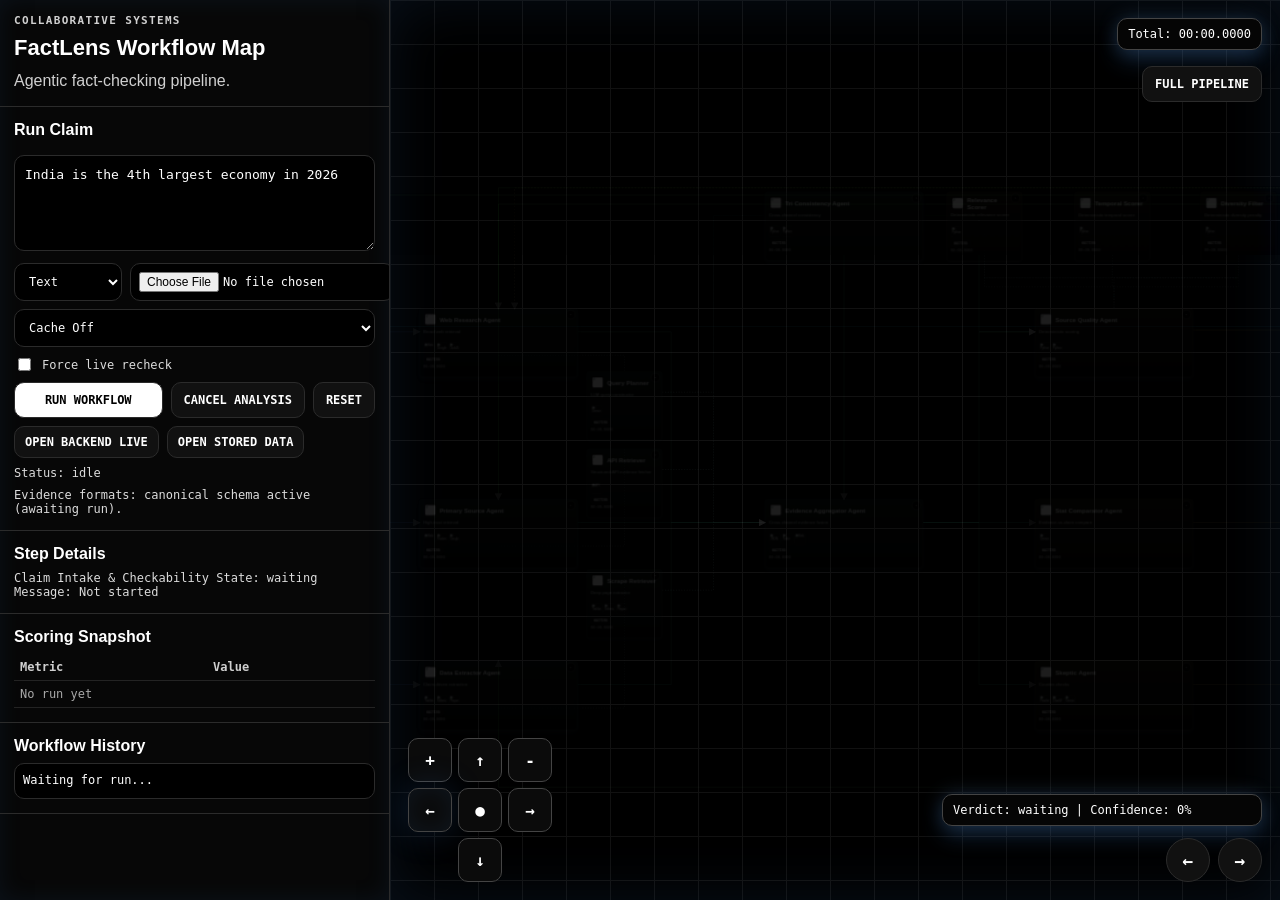
==== commit 4fdaeb13: "refine query planner and workflow UI labels" ====
--- a/static/workflow.html
+++ b/static/workflow.html
@@ -19,6 +19,9 @@
     .run{flex:1;background:#fff;color:#000;}
     .kv{margin-top:8px;font:12px "Consolas",monospace;color:#ddd;}
     .timeline{border:1px solid var(--line);border-radius:10px;background:#000;max-height:250px;overflow:auto;padding:8px;font:12px/1.45 "Consolas",monospace;}
+    .score-table{width:100%;border-collapse:collapse;font:12px "Consolas",monospace;}
+    .score-table th,.score-table td{border-bottom:1px solid #232323;padding:6px;text-align:left;vertical-align:top;}
+    .score-table th{color:#cfcfcf;font-weight:700;}
     .tag{display:inline-block;padding:2px 7px;border-radius:999px;border:1px solid #555;font-size:10px;color:#ddd;}
     .tag.started{color:#8fd3ff;border-color:#2d5f7d;background:#07131c;}
     .tag.running,.tag.file_extracted{color:#9ef5ff;border-color:#2f6f76;background:#061416;}
@@ -101,16 +104,16 @@
 <body>
   <main class="app">
     <aside class="left">
-      <section class="sec"><p class="eyebrow">Collaborative Systems</p><h1>FactLens Workflow Map</h1><p>Expanded mesh + local logos + detailed hover.</p></section>
-      <section class="sec"><h2>Run Claim</h2><textarea id="claim">India is the 4th largest economy in 2026</textarea><div class="row"><select id="inputKind" style="flex:1;border:1px solid #2b2b2b;border-radius:10px;background:#000;color:#fff;padding:10px;font:12px Consolas,monospace;"><option value="text">Text</option><option value="image">Image (OCR)</option><option value="pdf">PDF</option></select><input id="wfFile" type="file" style="flex:1;border:1px solid #2b2b2b;border-radius:10px;background:#000;color:#fff;padding:8px;font:12px Consolas,monospace;"></div><div class="row"><select id="cacheMode" style="flex:1;border:1px solid #2b2b2b;border-radius:10px;background:#000;color:#fff;padding:10px;font:12px Consolas,monospace;"><option value="off">Cache: Off (no read/no write)</option><option value="read">Cache: Read only</option><option value="write">Cache: Write only</option><option value="read_write">Cache: Read + Write</option><option value="update">Cache: Update</option><option value="auto">Cache: Auto</option></select></div><div class="row" style="align-items:center;"><label style="font:12px Consolas,monospace;color:#ddd;display:flex;gap:8px;align-items:center;"><input type="checkbox" id="forceRecheck" /> Force live recheck (ignore cache hit)</label></div><div class="row"><button id="run" class="run">Run Workflow</button><button id="cancelRun">Cancel Analysis</button><button id="reset">Reset</button></div><div id="summary" class="kv">Status: idle</div><div id="formatSummary" class="kv">Evidence formats: canonical schema active (awaiting run).</div></section>
+      <section class="sec"><p class="eyebrow">Collaborative Systems</p><h1>FactLens Workflow Map</h1><p>Agentic fact-checking pipeline.</p></section>
+      <section class="sec"><h2>Run Claim</h2><textarea id="claim">India is the 4th largest economy in 2026</textarea><div class="row"><select id="inputKind" style="flex:1;border:1px solid #2b2b2b;border-radius:10px;background:#000;color:#fff;padding:10px;font:12px Consolas,monospace;"><option value="text">Text</option><option value="image">Image OCR</option><option value="pdf">PDF</option></select><input id="wfFile" type="file" style="flex:1;border:1px solid #2b2b2b;border-radius:10px;background:#000;color:#fff;padding:8px;font:12px Consolas,monospace;"></div><div class="row"><select id="cacheMode" style="flex:1;border:1px solid #2b2b2b;border-radius:10px;background:#000;color:#fff;padding:10px;font:12px Consolas,monospace;"><option value="off">Cache Off</option><option value="read">Cache Read</option><option value="write">Cache Write</option><option value="read_write">Cache Read+Write</option><option value="update">Cache Update</option><option value="auto">Cache Auto</option></select></div><div class="row" style="align-items:center;"><label style="font:12px Consolas,monospace;color:#ddd;display:flex;gap:8px;align-items:center;"><input type="checkbox" id="forceRecheck" /> Force live recheck</label></div><div class="row"><button id="run" class="run">Run Workflow</button><button id="cancelRun">Cancel Analysis</button><button id="reset">Reset</button></div><div class="row"><a href="/backend-live.html" target="_blank" rel="noopener noreferrer" style="display:inline-block;text-decoration:none;border:1px solid #2b2b2b;border-radius:10px;background:#111;color:#fff;padding:8px 10px;font:700 12px Consolas,monospace;text-transform:uppercase;">Open Backend Live</a><a href="/storage-live.html" target="_blank" rel="noopener noreferrer" style="display:inline-block;text-decoration:none;border:1px solid #2b2b2b;border-radius:10px;background:#111;color:#fff;padding:8px 10px;font:700 12px Consolas,monospace;text-transform:uppercase;">Open Stored Data</a></div><div id="summary" class="kv">Status: idle</div><div id="formatSummary" class="kv">Evidence formats: canonical schema active.</div></section>
       <section class="sec"><h2>Step Details</h2><div id="inspector" class="kv">Select node.</div></section>
+      <section class="sec"><h2>Scoring Snapshot</h2><table class="score-table"><thead><tr><th>Metric</th><th>Value</th></tr></thead><tbody id="scoreTable"><tr><td colspan="2" style="color:#a9a9a9">No run yet</td></tr></tbody></table></section>
       <section class="sec"><h2>Workflow History</h2><div id="timeline" class="timeline">Waiting for run...</div></section>
     </aside>
     <section id="canvas" class="canvas">
       <div id="world"><svg id="edges" viewBox="0 0 14600 7600"></svg></div>
       <div id="totalTimer" class="total">Total: 00:00.0</div>
       <div class="mode"><button id="fullBtn">Full Pipeline</button></div>
-      <div class="mode" style="top:114px;"><button id="devBtn">Dev: Off</button></div>
       <div id="verdict" class="verdict">Verdict: waiting | Confidence: 0%</div>
       <div class="nav"><button id="prevStep" title="Previous">&#8592;</button><button id="nextStep" title="Next">&#8594;</button></div>
       <div class="viewport-nav">
@@ -124,43 +127,36 @@
       </div>
     </section>
   </main>
-  <div id="devPanel" class="hover-card" style="display:none; right:16px; left:auto; top:160px; position:fixed; max-width:420px;">
-    <div class="hover-sec"><h4>Dev Layout</h4><p id="devInfo">Select a node, then use arrow keys.</p></div>
-    <div class="hover-sec">
-      <button id="copyCoords">Copy Current Mode Coords</button>
-      <button id="saveCoords" style="margin-left:8px;">Save Layout File</button>
-    </div>
-  </div>
   <div id="hoverCard" class="hover-card"></div>
   <script>
     const LOGO = (n) => `/assets/logos/${n}`;
     const AGENT_INFO = {
-      "System": { role:"Orchestrator + run lifecycle", explain:"Controls execution timeline and event stream.", rules:["Ordered events","One bounded retry","No fabricated verdict"], apis:["FastAPI","Python runtime","Run Store"], outputs:["run_id","events","status"], logos:[["FastAPI",LOGO("fastapi.svg")],["Python",LOGO("python.svg")]] },
-      "Intake Agent": { role:"Claim extraction", explain:"Builds one checkable claim from input text/file.", rules:["Normalize text","Checkability gate","No ambiguity carry"], apis:["Gemini 2.5 Flash (GEMINI_INTAKE_MODEL)"], outputs:["claim","checkable","topic"], logos:[["Gemini",LOGO("gemini.svg")],["Google",LOGO("google.svg")]] },
-      "Domain Router Agent": { role:"Route selection", explain:"Chooses domain-aware retrieval route.", rules:["Semantic route","No verdict logic"], apis:["Gemini 2.5 Flash (GEMINI_INTAKE_MODEL)"], outputs:["domain route","claim mode"], logos:[["Gemini",LOGO("gemini.svg")]] },
-      "Web Research Agent": { role:"Broad web retrieval", explain:"Finds contextual evidence from web index providers.", rules:["Cited URL only","Blacklist filter"], apis:["Google CSE API","DuckDuckGo","Tavily (optional)"], outputs:["web evidence"], logos:[["Web",LOGO("search-logo.webp")],["Google",LOGO("google.svg")],["DuckDuckGo",LOGO("duckduckgo.svg")]] },
-      "Primary Source Agent": { role:"High-trust retrieval", explain:"Targets institutional/official sources.", rules:["Prefer gov/edu/org","Prioritize reference/trusted"], apis:["Google CSE API","World Bank"], outputs:["trusted evidence"], logos:[["Web",LOGO("search-logo.webp")],["Trusted",LOGO("worldbank.svg")],["Google",LOGO("google.svg")]] },
-      "Data Extractor Agent": { role:"Claim-driven extraction", explain:"Extracts comparable facts from API + pages and normalizes mixed records.", rules:["Preserve provenance","Extract structured fields","Normalize to canonical EvidenceItem"], apis:["World Bank API","Scraper"], outputs:["api_data/web_scrape evidence"], logos:[["Trafilatura",LOGO("trafilatura.png")],["Selenium",LOGO("selenium.svg")],["Playwright",LOGO("playwright.svg")]] },
+      "System": { display_name:"System Orchestrator", role:"Orchestrator + run lifecycle", explain:"Controls execution timeline, retry loop, cache branch, and event stream.", rules:["Ordered stage execution","Max one rebuttal retry","No fabricated verdict when live evidence missing"], inputs:["Run request","Claim/file payload","Runtime config"], apis:["FastAPI","Python runtime","Run Store"], outputs:["run_id","events[]","final status","stage metrics"], behavior:["Starts run","routes input to Intake","handles cancel/retry/cache/memory tail"], logos:[["FastAPI",LOGO("fastapi.svg")],["Python",LOGO("python.svg")]] },
+      "Intake Agent": { display_name:"Claim Intake & Checkability", role:"Claim extraction", explain:"Builds one checkable claim from input text/OCR/PDF extract.", rules:["Normalize and sanitize text","Checkability gate","Do not invent missing claim context"], inputs:["raw normalized input text"], apis:["Gemini 2.5 Flash (GEMINI_INTAKE_MODEL)"], outputs:["claim","checkable","topic"], behavior:["Extracts single best claim","sets checkable flag","emits topic hint"], logos:[["Gemini",LOGO("gemini.svg")],["Google",LOGO("google.svg")]] },
+      "Domain Router Agent": { display_name:"Semantic Domain Router", role:"Route selection", explain:"Chooses retrieval domain and claim mode for tri-search strategy.", rules:["Semantic routing only","No verdicting","No hardcoded single-claim behavior"], inputs:["normalized claim"], apis:["Gemini 2.5 Flash (GEMINI_INTAKE_MODEL)"], outputs:["domain","claim_type"], behavior:["Selects domain","sets retrieval budget profile by claim type"], logos:[["Gemini",LOGO("gemini.svg")]] },
+      "Web Research Agent": { display_name:"Web Scout", role:"Broad web retrieval", explain:"Finds contextual evidence from web index providers and fallback stack.", rules:["Cited URL evidence only","Blacklist/filter low-quality domains","No unsupported synthesis"], inputs:["claim","domain","similar-claim hints (optional)"], apis:["Vertex Grounding","Gemini Grounding","DuckDuckGo","Google CSE","Tavily(optional)"], outputs:["web evidence list","source channels used"], behavior:["Runs routed queries","collects broad corroboration","returns deduped evidence items"], logos:[["Web",LOGO("search-logo.webp")],["Google",LOGO("google.svg")],["DuckDuckGo",LOGO("duckduckgo.svg")]] },
+      "Primary Source Agent": { display_name:"Archive Hunter Primary Sources", role:"High-trust retrieval", explain:"Targets institutional/official primary sources and high-trust references.", rules:["Prefer original publishers of facts","Prefer institutional sources before media summaries","Preserve source provenance"], inputs:["claim","domain","similar-claim hints(optional)"], apis:["Google CSE API","World Bank","official domains"], outputs:["trusted/reference evidence"], behavior:["Queries primary-source focused routes","scores trust/relevance","returns high-trust shortlist"], logos:[["Web",LOGO("search-logo.webp")],["Trusted",LOGO("worldbank.svg")],["Google",LOGO("google.svg")]] },
+      "Data Extractor Agent": { display_name:"Structured Data Extractor", role:"Claim-driven extraction", explain:"Extracts comparable facts from APIs + deep pages and normalizes mixed records.", rules:["Preserve provenance","Extract structured comparable fields","Normalize to canonical EvidenceItem"], inputs:["claim","domain"], apis:["World Bank API","Trafilatura/Browser scrape"], outputs:["api_data evidence","web_scrape evidence"], behavior:["Pulls structured series","deep-scrapes supporting pages","normalizes records"], logos:[["Trafilatura",LOGO("trafilatura.png")],["Selenium",LOGO("selenium.svg")],["Playwright",LOGO("playwright.svg")]] },
       "Tri Consistency Agent": { role:"Cross-channel consistency", explain:"Measures overlap among trio channels.", rules:["Penalty on drift","Emit consistency score"], apis:["Local scorer"], outputs:["consistency"], logos:[["Python",LOGO("python.svg")],["Python",LOGO("python.svg")]] },
-      "Evidence Aggregator Agent": { role:"Consistency-aware aggregation", explain:"Balanced merge across channels into one canonical evidence schema.", rules:["Channel caps","Diversity retention","Normalize mixed formats"], apis:["Local aggregator"], outputs:["raw evidence pool (canonical)"], logos:[["JSON",LOGO("json-logo.png")],["Table",LOGO("databricks.svg")],["Web",LOGO("search-logo.webp")]] },
-      "Skeptic Agent": { role:"Counter-checks", explain:"Challenges weak/contradictory evidence.", rules:["No assumption","Escalate uncertainty"], apis:["Featherless model (FEATHERLESS_MODEL)","Gemini fallback"], outputs:["objections"], logos:[["Featherless",LOGO("featherless.png")],["ChatGPT",LOGO("chatgpt-logo.webp")],["Gemini",LOGO("gemini.svg")]] },
-      "Source Quality Agent": { role:"Deterministic scoring", explain:"Applies relevance/credibility/recency/diversity rules.", rules:["Credibility x relevance x temporal","Domain cap + blacklist"], apis:["Rule engine"], outputs:["audited evidence pool"], logos:[["Python",LOGO("python.svg")],["Python",LOGO("python.svg")]] },
-      "Stat Comparator Agent": { role:"Evidence-vs-claim compare", explain:"Strict compare from provided evidence only.", rules:["No assumptions","JSON-only structured compare"], apis:["Gemini 2.5 Flash (GEMINI_MODERATOR_MODEL)"], outputs:["comparator verdict"], logos:[["Gemini",LOGO("gemini.svg")]] },
-      "Consensus Moderator Agent": { role:"Final arbitration", explain:"Produces final verdict and confidence under guardrails.", rules:["Obey quality/comparator gates","Insufficient when uncertain"], apis:["Gemini 2.5 Flash (GEMINI_MODERATOR_MODEL)"], outputs:["verdict","confidence","explanation"], logos:[["Gemini",LOGO("gemini.svg")]] },
+      "Evidence Aggregator Agent": { role:"Cross-channel evidence fusion", explain:"Merges Web Scout + Primary Source + Data Extractor outputs into a single canonical pool. Applies channel balancing, deduplication, low-consistency pruning, then MMR re-ranking (relevance + diversity) before scoring.", rules:["Per-channel capped merge (prevents one source type domination)","Deduplicate by URL/domain/title","If tri-consistency low, keep stronger/trusted evidence only","MMR final selection for diversity-aware relevance"], apis:["Local aggregation + MMR reranker"], outputs:["canonical_evidence_pool","channel_mix","mmr_selected_top_k"], logos:[["JSON",LOGO("json-logo.png")],["Table",LOGO("databricks.svg")],["Web",LOGO("search-logo.webp")]] },
+      "Skeptic Agent": { display_name:"Adversarial Reviewer (Skeptic)", role:"Counter-checks", explain:"Challenges weak, conflicting, or unsupported conclusions before final arbitration.", rules:["No assumptions outside evidence","Surface contradictions explicitly","Escalate unresolved uncertainty"], inputs:["aggregated evidence pool","claim"], apis:["Featherless model (FEATHERLESS_MODEL)","Gemini fallback"], outputs:["objections[]","risk notes"], behavior:["Finds conflict patterns","flags low-credibility reliance","feeds rebuttal trigger signal"], logos:[["Featherless",LOGO("featherless.png")],["ChatGPT",LOGO("chatgpt-logo.webp")],["Gemini",LOGO("gemini.svg")]] },
+      "Source Quality Agent": { display_name:"Evidence Auditor / Scoring", role:"Deterministic scoring", explain:"Applies relevance, credibility, temporal, and diversity penalties to produce audited pool.", rules:["EW = credibility x relevance x temporal x diversity","Blacklist + root-domain cap","Reject low-score evidence"], inputs:["aggregated evidence","skeptic notes"], apis:["Deterministic rule engine"], outputs:["audited evidence pool","average_credibility","trust_score_t","rejections"], behavior:["Scores each item","filters weak items","emits quality metrics for moderator"], logos:[["Python",LOGO("python.svg")],["Python",LOGO("python.svg")]] },
+      "Stat Comparator Agent": { display_name:"Numeric Comparator Guardrail", role:"Evidence-vs-claim compare", explain:"Strict numeric/rank comparison from provided evidence only.", rules:["No external assumptions","Return structured compare result","Prefer insufficient_evidence over guess"], inputs:["claim","audited evidence"], apis:["Gemini 2.5 Flash (GEMINI_MODERATOR_MODEL)"], outputs:["comparator verdict","confidence","rationale"], behavior:["Extracts numeric assertions","checks rank/year/value consistency","can override moderator in statistical claims"], logos:[["Gemini",LOGO("gemini.svg")]] },
+      "Consensus Moderator Agent": { display_name:"Consensus Moderator", role:"Final arbitration", explain:"Produces final verdict and confidence under guardrails and conflict checks.", rules:["Obey source-quality gates","Apply comparator guardrail for statistical claims","Insufficient evidence when uncertain"], inputs:["all agent reports","audited evidence","comparator output"], apis:["Gemini 2.5 Flash (GEMINI_MODERATOR_MODEL)"], outputs:["verdict","confidence","explanation","conflict flag"], behavior:["Arbitrates support/refute/insufficient","triggers bounded retry when needed","finalizes decision"], logos:[["Gemini",LOGO("gemini.svg")]] },
       "Cache Policy Node": { role:"Cache mode gate", explain:"Applies per-run cache mode: off/read/write/read_write/update/auto.", rules:["Read mode may return cached result","Write mode persists run/evidence only","Auto picks read/update/write"], apis:["CACHE_MODE override"], outputs:["cache decision"], logos:[["JSON",LOGO("json-logo.png")],["Python",LOGO("python.svg")]] },
       "Similar Claims Node": { role:"Similarity retrieval", explain:"Finds semantically similar past claims for retrieval bootstrap.", rules:["Token-overlap threshold","Top-K similar runs"], apis:["SQLite memory store"], outputs:["similar_claims"], logos:[["Search",LOGO("search-logo.webp")],["JSON",LOGO("json-logo.png")]] },
       "Run Store Node": { role:"Structured run persistence", explain:"Stores run_id, session_id, timings, evidence, and events.", rules:["Append run history","Persist evidence metadata"], apis:["SQLite run store"], outputs:["runs/evidence/events rows"], logos:[["JSON",LOGO("json-logo.png")],["Python",LOGO("python.svg")]] },
       "Change Log Node": { role:"Drift changelog", explain:"Tracks what changed vs nearest historical claims and why.", rules:["Detect verdict drift","Track source-domain changes"], apis:["SQLite change_log"], outputs:["what_changed","why_changed"], logos:[["JSON",LOGO("json-logo.png")],["Python",LOGO("python.svg")]] },
       "Trust Stats Node": { role:"Trust calibration memory", explain:"Updates per-domain trust stats from each run.", rules:["Aggregate credibility stats","Persist root-domain trends"], apis:["SQLite trust_stats"], outputs:["domain trust updates"], logos:[["JSON",LOGO("json-logo.png")],["Python",LOGO("python.svg")]] },
-      "Relevance Scorer": { role:"Sub-agent", explain:"Scores query-evidence semantic match.", rules:["Local deterministic score"], apis:["Rule engine"], outputs:["relevance"], logos:[["Python",LOGO("python.svg")]] },
-      "Temporal Scorer": { role:"Sub-agent", explain:"Applies age/recency weight.", rules:["Temporal weight policy"], apis:["Rule engine"], outputs:["temporal weight"], logos:[["Python",LOGO("python.svg")]] },
-      "Diversity Filter": { role:"Sub-agent", explain:"Penalizes source duplication and over-reliance.", rules:["Root domain cap"], apis:["Rule engine"], outputs:["diversity penalty"], logos:[["Python",LOGO("python.svg")]] },
-      "Query Planner": { role:"Sub-agent", explain:"Builds route-aware query variants.", rules:["No verdicting"], apis:["Gemini"], outputs:["query set"], logos:[["Python",LOGO("python.svg")]] },
-      "API Retriever": { role:"Sub-agent", explain:"Executes API retrieval path.", rules:["Preserve response provenance"], apis:["World Bank API"], outputs:["api rows"], logos:[["API",LOGO("api-logo.webp")]] },
-      "Scrape Retriever": { role:"Sub-agent", explain:"Executes deep scrape path.", rules:["Text extract + sanitize"], apis:["Scraper"], outputs:["scraped snippets"], logos:[["Trafilatura",LOGO("trafilatura.png")],["Selenium",LOGO("selenium.svg")],["Playwright",LOGO("playwright.svg")]] },
-      "Text Input Node": { role:"Input Sub-agent", explain:"Handles plain text claims.", rules:["Normalize text input","Strip noise"], apis:["FastAPI form"], outputs:["text payload"], logos:[["Python",LOGO("python.svg")]] },
-      "Image OCR Node": { role:"Input Sub-agent", explain:"Extracts text from images.", rules:["OCR extraction before intake","Preserve source type"], apis:["OCR/PyTesseract"], outputs:["ocr text"], logos:[["Tesseract OCR",LOGO("tesseract-ocr.jpg")]] },
-      "PDF Extract Node": { role:"Input Sub-agent", explain:"Extracts text from PDFs.", rules:["Parse PDF pages","Limit extraction budget"], apis:["PyMuPDF"], outputs:["pdf text"], logos:[["Python",LOGO("python.svg")]] },
+      "Relevance Scorer": { display_name:"Scoring Sub-Agent: Relevance", role:"Deterministic relevance scorer", explain:"Computes semantic relevance contribution for each evidence item.", rules:["Bounded score range [0,1]","No stance inference","No source trust override"], inputs:["claim","evidence text/title/snippet"], apis:["Local rule scorer"], outputs:["relevance_score per evidence item"], behavior:["Applies semantic relevance estimate","feeds EW calculation in Source Quality"], logos:[["Python",LOGO("python.svg")]] },
+      "Temporal Scorer": { display_name:"Scoring Sub-Agent: Temporal", role:"Deterministic temporal scorer", explain:"Applies recency/age weight using temporal policy.", rules:["Use temporal weight table","Science/history exceptions allowed","No content rewriting"], inputs:["evidence URL/date hints","claim context"], apis:["Local temporal policy"], outputs:["temporal_weight per evidence item"], behavior:["Extracts year/date signals","applies decay policy","feeds EW calculation"], logos:[["Python",LOGO("python.svg")]] },
+      "Diversity Filter": { display_name:"Scoring Sub-Agent: Domain Diversity", role:"Deterministic diversity penalty", explain:"Penalizes over-reliance on repeated root domains.", rules:["Root-domain cap","1st/2nd/3rd domain multiplier","4th+ filtered"], inputs:["evidence root domains","current domain counts"], apis:["Local diversity policy"], outputs:["diversity_multiplier","duplicate/domain-filter rejections"], behavior:["Tracks domain occurrence rank","applies multiplicative penalty","emits rejection counts"], logos:[["Python",LOGO("python.svg")]] },
+      "Query Planner": { display_name:"Retrieval Sub-Agent: Query Planner", role:"LLM query constructor", explain:"Builds fixed 5-query retrieval pack for every claim.", rules:["Fixed keys: original, primary_source, refutation, entity_keyword, translated","Primary-source strict definition","No verdict generation"], inputs:["claim","domain hint"], apis:["Gemini 2.5 Flash"], outputs:["5 structured queries"], behavior:["Generates mandatory query slots","ensures broad + primary + contradiction coverage"], logos:[["Gemini",LOGO("gemini.svg")]] },
+      "API Retriever": { display_name:"Retrieval Sub-Agent: API Retriever", role:"Structured API evidence fetcher", explain:"Fetches structured statistics/datasets from API providers.", rules:["Preserve raw provenance","No invented values","Normalize records to EvidenceItem"], inputs:["claim","domain","query plan"], apis:["World Bank API"], outputs:["api_data evidence rows"], behavior:["Calls API endpoints","selects best records","converts to canonical schema"], logos:[["API",LOGO("api-logo.webp")]] },
+      "Scrape Retriever": { display_name:"Retrieval Sub-Agent: Scrape Retriever", role:"Deep page extractor", explain:"Extracts text snippets from web pages for evidence enrichment.", rules:["Cited URL only","Content sanitization","No hallucinated snippets"], inputs:["claim","domain","query plan"], apis:["Trafilatura","Selenium","Playwright"], outputs:["web_scrape evidence snippets"], behavior:["Fetches pages","extracts salient text","returns normalized snippets"], logos:[["Trafilatura",LOGO("trafilatura.png")],["Selenium",LOGO("selenium.svg")],["Playwright",LOGO("playwright.svg")]] },
+      "Text Input Node": { display_name:"Input Node: Text", role:"Input normalization node", explain:"Processes plain-text claim input before intake.", rules:["Normalize whitespace/symbols","Preserve factual meaning","No summarization"], inputs:["user text claim"], apis:["FastAPI form parser"], outputs:["normalized text payload"], behavior:["Validates text input","forwards normalized payload to Intake"], logos:[["Python",LOGO("python.svg")]] },
+      "Image OCR Node": { display_name:"Input Node: Image OCR", role:"OCR extraction node", explain:"Extracts claim text from image inputs.", rules:["OCR first, then normalize","Preserve language script","Retain provenance as image"], inputs:["image file"], apis:["OCR/PyTesseract"], outputs:["ocr_extracted text payload"], behavior:["Runs OCR extraction","normalizes output","forwards to Intake"], logos:[["Tesseract OCR",LOGO("tesseract-ocr.jpg")]] },
+      "PDF Extract Node": { display_name:"Input Node: PDF Extract", role:"PDF parsing node", explain:"Extracts text from specified PDF pages/sections.", rules:["Respect page spec","Section-aware extraction","Limit extraction budget"], inputs:["pdf file","pdf_pages spec"], apis:["PyMuPDF"], outputs:["pdf_extracted text payload","page/section metadata"], behavior:["Parses selected pages","builds section snippets","forwards to Intake"], logos:[["Python",LOGO("python.svg")]] },
     };
     const MODELS = {
       flow1: [
@@ -314,7 +310,7 @@
       "Source Quality Agent": ["Relevance Scorer","Temporal Scorer","Diversity Filter"]
     };
     let orderedEvents=[], stepCursor=-1, running=false, startMs=0, mode="flow1", prevEventAgent="", activeInputNode="Text Input Node", eventCounter=0, currentRunId="";
-    let devMode=false, selectedNodeId="";
+    let selectedNodeId="";
     const findNode=(id)=>MODELS[mode].find(x=>x.id===id);
     const cssId=(id)=>id.replace(/[^a-zA-Z0-9_-]/g,"_");
     const fmt=(ms)=>{const s=ms/1000;const m=Math.floor(s/60);const r=(s%60).toFixed(4).padStart(7,"0");return `${String(m).padStart(2,"0")}:${r}`;}
@@ -612,29 +608,20 @@
       selectedNodeId=id;
       for(const [aid,c] of cardById.entries()) c.classList.toggle("active",aid===id);
       const st=stateById.get(id)||{};
-      inspector.textContent=`${id} | ${st.status||"waiting"} | ${st.message||""}`;
-      updateDevInfo();
-    }
-    function updateDevInfo(){
-      const infoEl=document.getElementById("devInfo"); if(!infoEl) return;
-      const n=findNode(selectedNodeId);
-      if(!n){ infoEl.textContent="Select a node, then use arrow keys."; return; }
-      infoEl.textContent=`${selectedNodeId} | x=${n.x}, y=${n.y} | mode=${mode} | step=${devMode?"10 (Shift=40)":"off"}`;
-    }
-    function moveSelected(dx,dy){
-      const n=findNode(selectedNodeId); if(!n) return;
-      n.x+=dx; n.y+=dy;
-      const card=cardById.get(selectedNodeId);
-      if(card){ card.style.left=`${n.x}px`; card.style.top=`${n.y}px`; }
-      renderEdges();
-      updateDevInfo();
+      const info=AGENT_INFO[id]||{};
+      const name=info.display_name||id;
+      const dataText = st.data && Object.keys(st.data).length ? `\nData: ${JSON.stringify(st.data, null, 2)}` : "";
+      inspector.textContent=`${name}\nState: ${st.status||"waiting"}\nMessage: ${st.message||""}${dataText}`;
     }
     function showHover(id,e){
       const info=AGENT_INFO[id]||{role:"",explain:"",rules:[],apis:[],outputs:[],logos:[]};
+      const name=info.display_name||id;
       const logos=(info.logos||[]).map(x=>`<span class='logo'><img src='${x[1]}' alt='${x[0]}' onerror="this.onerror=null;this.src='${LOGO("vscode.svg")}';"></span>`).join("");
       const rules=(info.rules||[]).map(x=>`<li>${x}</li>`).join("");
       const outputs=(info.outputs||[]).map(x=>`<li>${x}</li>`).join("");
-      hoverCard.innerHTML=`<div class="hover-head"><span class="n8n-logo"><img src="${(info.logos?.[0]?.[1])||LOGO("vscode.svg")}" alt="${id}" onerror="this.onerror=null;this.src='${LOGO("vscode.svg")}';"></span><h3>${id}</h3></div><p>${info.role}</p><p>${info.explain||""}</p><div class="hover-sec"><h4>Rules / Guardrails</h4><ul class="hover-list">${rules}</ul></div><div class="hover-sec"><h4>Outputs</h4><ul class="hover-list">${outputs}</ul></div><div class="hover-sec"><h4>APIs / Tools</h4>${(info.apis||[]).map(x=>`<span class='pill'>${x}</span>`).join("")}</div><div class="hover-sec"><h4>Integrations</h4><div class="logos">${logos}</div></div>`;
+      const inps=(info.inputs||["Upstream node payload","Current claim context"]).map(x=>`<li>${x}</li>`).join("");
+      const beh=(info.behavior||["Uses deterministic guardrails and emits structured event data."]).map(x=>`<li>${x}</li>`).join("");
+      hoverCard.innerHTML=`<div class="hover-head"><span class="n8n-logo"><img src="${(info.logos?.[0]?.[1])||LOGO("vscode.svg")}" alt="${id}" onerror="this.onerror=null;this.src='${LOGO("vscode.svg")}';"></span><h3>${name}</h3></div><p><span class='pill'>ID: ${id}</span></p><p>${info.role}</p><p>${info.explain||""}</p><div class="hover-sec"><h4>Rules / Guardrails</h4><ul class="hover-list">${rules}</ul></div><div class="hover-sec"><h4>Inputs</h4><ul class="hover-list">${inps}</ul></div><div class="hover-sec"><h4>Outputs</h4><ul class="hover-list">${outputs}</ul></div><div class="hover-sec"><h4>Detailed Behavior</h4><ul class="hover-list">${beh}</ul></div><div class="hover-sec"><h4>APIs / Tools</h4>${(info.apis||[]).map(x=>`<span class='pill'>${x}</span>`).join("")}</div><div class="hover-sec"><h4>Integrations</h4><div class="logos">${logos}</div></div>`;
       hoverCard.style.display="block"; moveHover(e);
     }
     function moveHover(e){hoverCard.style.left=`${Math.min(window.innerWidth-490,e.clientX+16)}px`; hoverCard.style.top=`${Math.min(window.innerHeight-260,e.clientY+16)}px`;}
@@ -805,6 +792,34 @@
       }
     }
     function normAgent(id){const map={"Moderator":"Consensus Moderator Agent","Rebuttal Research Agent":"Web Research Agent","Archive Hunter Agent":"Primary Source Agent","Web Scout Agent":"Web Research Agent","Evidence Auditor Agent":"Source Quality Agent"}; return map[id]||id;}
+    function verdictLabel(out){
+      const v=String(out?.verdict||"n/a");
+      const rel=String(out?.stance_reliability||"").replaceAll("_"," ");
+      return rel ? `${v} (${rel})` : v;
+    }
+    function updateScoreTable(out){
+      const el=document.getElementById("scoreTable"); if(!el) return;
+      const src=Array.isArray(out?.sources)?out.sources:[];
+      const avgCred = src.length ? Math.round(src.reduce((a,s)=>a+(Number(s.credibility)||0),0)/src.length) : 0;
+      const trusted = src.filter(s => (Number(s.credibility)||0) >= 80 || ["trusted","reference"].includes(String(s.source_type||"").toLowerCase())).length;
+      const domains = new Set(src.map(s=>{try{return new URL(s.url||"").hostname.replace(/^www\./,"")}catch{return ""}}).filter(Boolean)).size;
+      const rej = out?.evidence_rejections || {};
+      const rows = [
+        ["Verdict", out?.verdict || "n/a"],
+        ["Confidence", `${Number(out?.confidence||0)}%`],
+        ["Stance Score (-1..1)", String(out?.stance_score ?? 0)],
+        ["Stance Reliability", String(out?.stance_reliability || "n/a")],
+        ["Confidence Band", String(out?.confidence_band || "n/a")],
+        ["Evidence Count", String(src.length)],
+        ["Trusted Sources", String(trusted)],
+        ["Domain Diversity", String(domains)],
+        ["Avg Credibility", `${avgCred}/100`],
+        ["Rejected: low_relevance", String(rej.low_relevance || 0)],
+        ["Rejected: low_weight", String(rej.low_weight || 0)],
+        ["Rejected: duplicate", String(rej.duplicate || 0)],
+      ];
+      el.innerHTML = rows.map(r=>`<tr><td>${r[0]}</td><td>${r[1]}</td></tr>`).join("");
+    }
 
     async function runWorkflow(){
       resetStates(); timeline.textContent="Starting async run...\n"; running=true; startMs=Date.now();
@@ -833,7 +848,14 @@
       t1.innerHTML=`${String(eventCounter).padStart(2,"0")} ${tag("started")} <strong>${activeInputNode}</strong> Sub-agent triggered`;
       timeline.appendChild(t1);
       timeline.scrollTop=timeline.scrollHeight;
-      let runId=""; try{const r=await fetch("/api/verify/start",{method:"POST",body}); runId=(await r.json()).run_id; currentRunId=runId;}catch{timeline.textContent="start failed"; running=false; return;}
+      let runId=""; try{
+        const r=await fetch("/api/verify/start",{method:"POST",body});
+        runId=(await r.json()).run_id;
+        currentRunId=runId;
+        try{
+          localStorage.setItem("factlens_active_run", JSON.stringify({ run_id: runId, started_at: Date.now(), source: "workflow" }));
+        }catch{}
+      }catch{timeline.textContent="start failed"; running=false; return;}
       const seen=new Set(); const seenSynthetic=new Set(); let done=false;
       while(!done){
         try{
@@ -876,8 +898,10 @@
                 : `Status: completed | Verdict=${out.verdict||"n/a"} | Confidence=${out.confidence||0}% | Sources=${(out.sources||[]).length}`);
             verdictBox.textContent=st.status==="cancelled"
               ? "Verdict: cancelled | Confidence: 0%"
-              : `Verdict: ${out.verdict||"n/a"} | Confidence: ${out.confidence||0}%`;
+              : `Verdict: ${verdictLabel(out)} | Confidence: ${out.confidence||0}%`;
+            updateScoreTable(out);
             currentRunId="";
+            try{ localStorage.removeItem("factlens_active_run"); }catch{}
             if(orderedEvents.length)showStep(orderedEvents.length-1);
           }
         } catch { const row=document.createElement("div"); row.textContent="polling error"; timeline.appendChild(row); }
@@ -956,46 +980,7 @@
       summary.textContent="Full pipeline view enabled";
       clearFlash();
     };
-    document.getElementById("devBtn").onclick=()=>{
-      devMode=!devMode;
-      document.getElementById("devBtn").textContent=`Dev: ${devMode?"On":"Off"}`;
-      document.getElementById("devPanel").style.display=devMode?"block":"none";
-      updateDevInfo();
-    };
-    document.getElementById("copyCoords").onclick=async()=>{
-      const payload = `// ${mode}\n` + JSON.stringify(MODELS[mode], null, 2);
-      try { await navigator.clipboard.writeText(payload); } catch {}
-      document.getElementById("devInfo").textContent=`Copied ${mode} coordinates to clipboard.`;
-    };
-    document.getElementById("saveCoords").onclick=()=>{
-      const payload = {
-        exported_at: new Date().toISOString(),
-        active_mode: mode,
-        flow1: MODELS.flow1,
-        flow2: MODELS.flow2
-      };
-      const blob = new Blob([JSON.stringify(payload, null, 2)], { type: "application/json" });
-      const url = URL.createObjectURL(blob);
-      const a = document.createElement("a");
-      a.href = url;
-      a.download = `workflow-layout-${Date.now()}.json`;
-      document.body.appendChild(a);
-      a.click();
-      a.remove();
-      URL.revokeObjectURL(url);
-      document.getElementById("devInfo").textContent = "Saved layout JSON file (flow1 + flow2).";
-    };
-    window.addEventListener("keydown",(e)=>{
-      if(!devMode) return;
-      if(["ArrowLeft","ArrowRight","ArrowUp","ArrowDown"].includes(e.key)){
-        e.preventDefault();
-        const step=e.shiftKey?40:10;
-        if(e.key==="ArrowLeft") moveSelected(-step,0);
-        if(e.key==="ArrowRight") moveSelected(step,0);
-        if(e.key==="ArrowUp") moveSelected(0,-step);
-        if(e.key==="ArrowDown") moveSelected(0,step);
-      }
-    });
+    
 
     normalizeModeLayout("flow1");
     normalizeModeLayout("flow2");
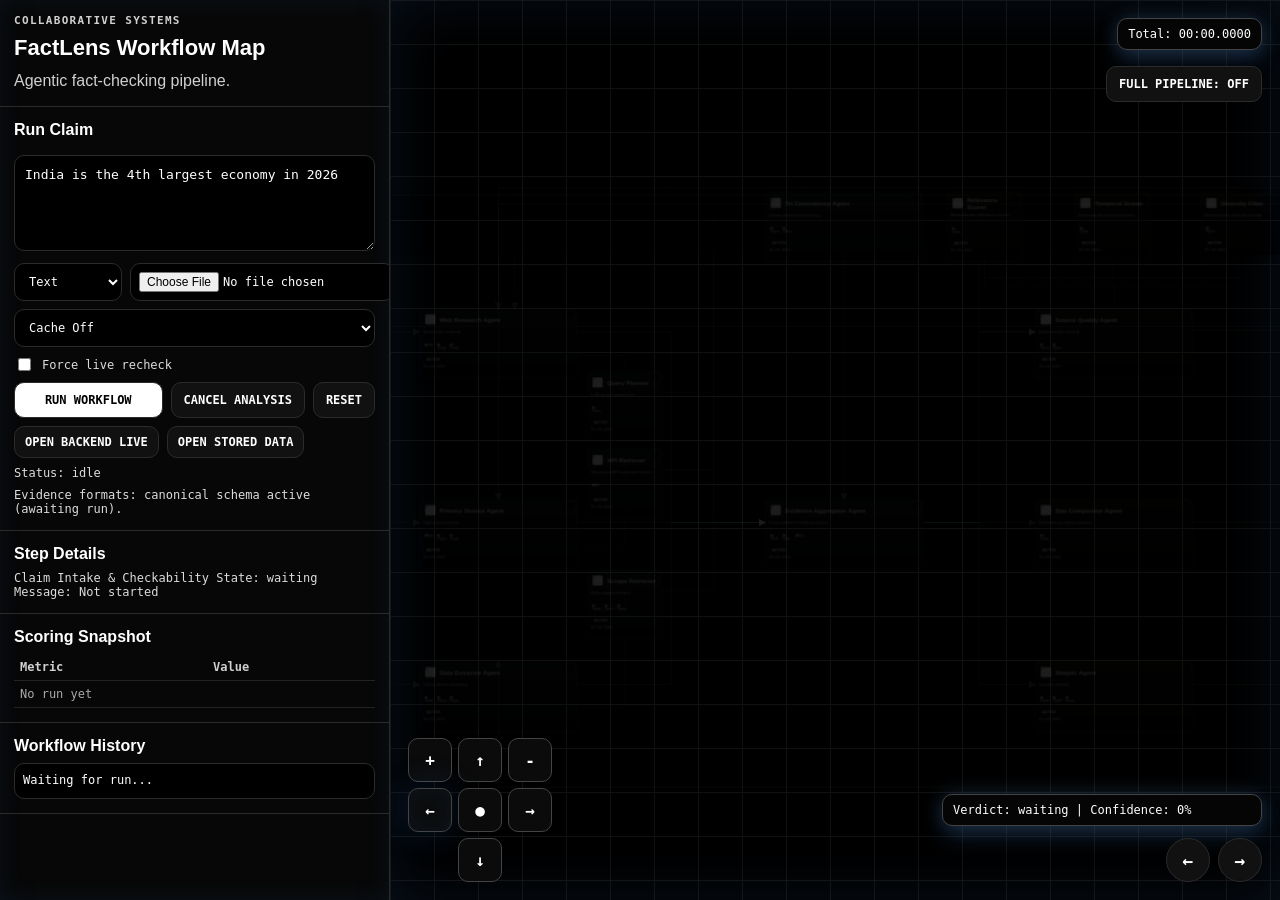
==== commit 893b8673: "fix(ui+runtime): restore buttons, add full-pipeline toggle, handle read-only db path" ====
--- a/static/workflow.html
+++ b/static/workflow.html
@@ -113,7 +113,7 @@
     <section id="canvas" class="canvas">
       <div id="world"><svg id="edges" viewBox="0 0 14600 7600"></svg></div>
       <div id="totalTimer" class="total">Total: 00:00.0</div>
-      <div class="mode"><button id="fullBtn">Full Pipeline</button></div>
+      <div class="mode"><button id="fullBtn">Full Pipeline: Off</button></div>
       <div id="verdict" class="verdict">Verdict: waiting | Confidence: 0%</div>
       <div class="nav"><button id="prevStep" title="Previous">&#8592;</button><button id="nextStep" title="Next">&#8594;</button></div>
       <div class="viewport-nav">
@@ -968,17 +968,31 @@
     document.getElementById("panHome").onclick=()=>{fitToView();};
     document.getElementById("prevStep").onclick=()=>{if(!orderedEvents.length)return;showStep(Math.max(0,stepCursor<=0?0:stepCursor-1));};
     document.getElementById("nextStep").onclick=()=>{if(!orderedEvents.length)return;showStep(Math.min(orderedEvents.length-1,stepCursor+1));};
-    document.getElementById("fullBtn").onclick=()=>{
-      for(const [id,card] of cardById.entries()){
-        card.classList.remove("undiscovered");
-        card.classList.add("discovered");
-      }
-      for(const p of edgeByPair.values()){
-        p.classList.add("discovered");
-        p.classList.remove("active");
-      }
-      summary.textContent="Full pipeline view enabled";
-      clearFlash();
+    let fullPipelineMode = false;
+    const fullBtn = document.getElementById("fullBtn");
+    fullBtn.onclick=()=>{
+      fullPipelineMode = !fullPipelineMode;
+      if(fullPipelineMode){
+        for(const [id,card] of cardById.entries()){
+          card.classList.remove("undiscovered");
+          card.classList.add("discovered");
+        }
+        for(const p of edgeByPair.values()){
+          p.classList.add("discovered");
+          p.classList.remove("active");
+        }
+        fullBtn.textContent = "Full Pipeline: On";
+        summary.textContent="Full pipeline view enabled";
+        clearFlash();
+        return;
+      }
+      fullBtn.textContent = "Full Pipeline: Off";
+      if(orderedEvents.length){
+        showStep(stepCursor >= 0 ? stepCursor : (orderedEvents.length - 1));
+      } else {
+        resetStates();
+      }
+      summary.textContent="Full pipeline view disabled";
     };
     
 
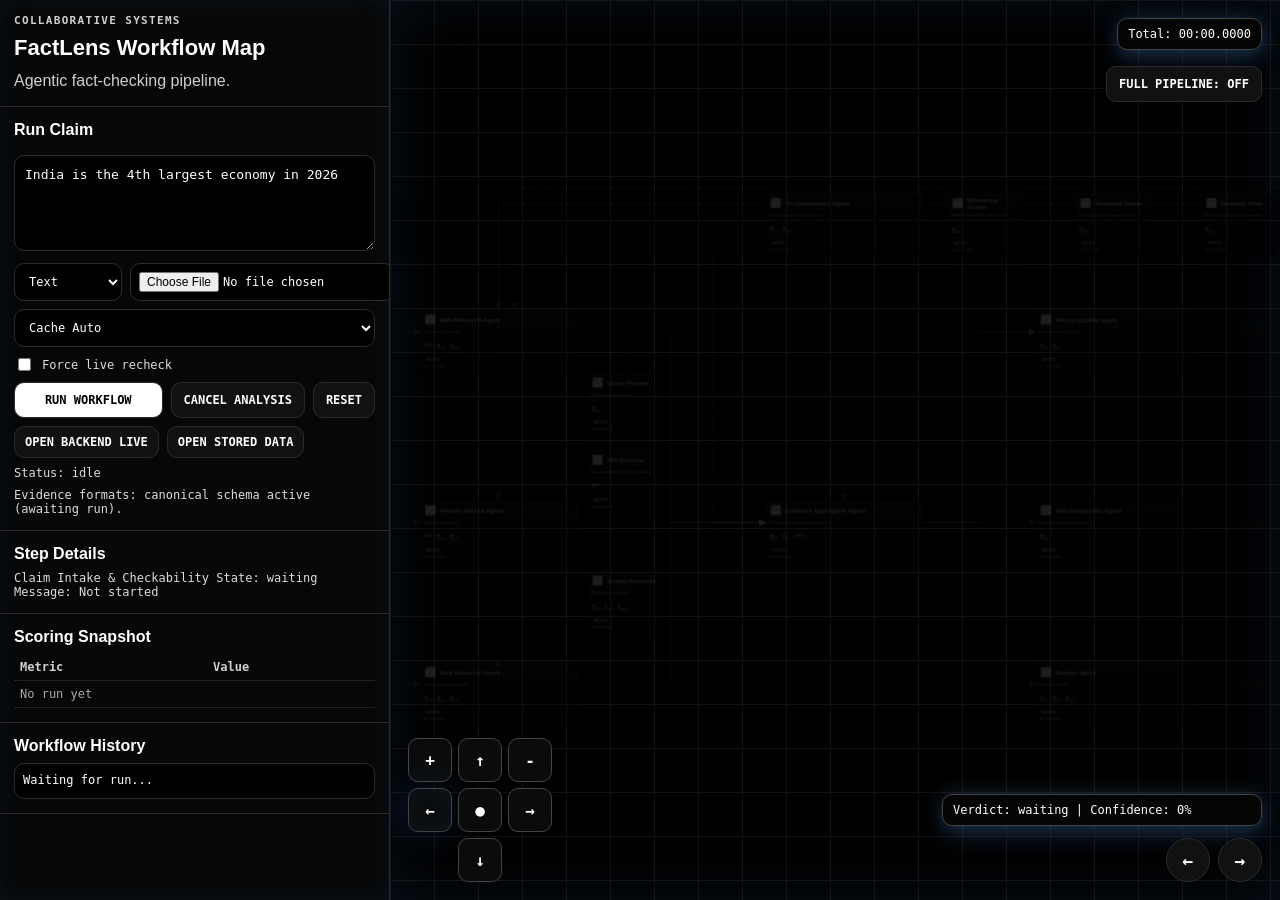
==== commit a64a6c50: "docs+runtime: set cache fallback to auto and expand project explanation" ====
--- a/static/workflow.html
+++ b/static/workflow.html
@@ -105,7 +105,7 @@
   <main class="app">
     <aside class="left">
       <section class="sec"><p class="eyebrow">Collaborative Systems</p><h1>FactLens Workflow Map</h1><p>Agentic fact-checking pipeline.</p></section>
-      <section class="sec"><h2>Run Claim</h2><textarea id="claim">India is the 4th largest economy in 2026</textarea><div class="row"><select id="inputKind" style="flex:1;border:1px solid #2b2b2b;border-radius:10px;background:#000;color:#fff;padding:10px;font:12px Consolas,monospace;"><option value="text">Text</option><option value="image">Image OCR</option><option value="pdf">PDF</option></select><input id="wfFile" type="file" style="flex:1;border:1px solid #2b2b2b;border-radius:10px;background:#000;color:#fff;padding:8px;font:12px Consolas,monospace;"></div><div class="row"><select id="cacheMode" style="flex:1;border:1px solid #2b2b2b;border-radius:10px;background:#000;color:#fff;padding:10px;font:12px Consolas,monospace;"><option value="off">Cache Off</option><option value="read">Cache Read</option><option value="write">Cache Write</option><option value="read_write">Cache Read+Write</option><option value="update">Cache Update</option><option value="auto">Cache Auto</option></select></div><div class="row" style="align-items:center;"><label style="font:12px Consolas,monospace;color:#ddd;display:flex;gap:8px;align-items:center;"><input type="checkbox" id="forceRecheck" /> Force live recheck</label></div><div class="row"><button id="run" class="run">Run Workflow</button><button id="cancelRun">Cancel Analysis</button><button id="reset">Reset</button></div><div class="row"><a href="/backend-live.html" target="_blank" rel="noopener noreferrer" style="display:inline-block;text-decoration:none;border:1px solid #2b2b2b;border-radius:10px;background:#111;color:#fff;padding:8px 10px;font:700 12px Consolas,monospace;text-transform:uppercase;">Open Backend Live</a><a href="/storage-live.html" target="_blank" rel="noopener noreferrer" style="display:inline-block;text-decoration:none;border:1px solid #2b2b2b;border-radius:10px;background:#111;color:#fff;padding:8px 10px;font:700 12px Consolas,monospace;text-transform:uppercase;">Open Stored Data</a></div><div id="summary" class="kv">Status: idle</div><div id="formatSummary" class="kv">Evidence formats: canonical schema active.</div></section>
+      <section class="sec"><h2>Run Claim</h2><textarea id="claim">India is the 4th largest economy in 2026</textarea><div class="row"><select id="inputKind" style="flex:1;border:1px solid #2b2b2b;border-radius:10px;background:#000;color:#fff;padding:10px;font:12px Consolas,monospace;"><option value="text">Text</option><option value="image">Image OCR</option><option value="pdf">PDF</option></select><input id="wfFile" type="file" style="flex:1;border:1px solid #2b2b2b;border-radius:10px;background:#000;color:#fff;padding:8px;font:12px Consolas,monospace;"></div><div class="row"><select id="cacheMode" style="flex:1;border:1px solid #2b2b2b;border-radius:10px;background:#000;color:#fff;padding:10px;font:12px Consolas,monospace;"><option value="auto" selected>Cache Auto</option><option value="off">Cache Off</option><option value="read">Cache Read</option><option value="write">Cache Write</option><option value="read_write">Cache Read+Write</option><option value="update">Cache Update</option></select></div><div class="row" style="align-items:center;"><label style="font:12px Consolas,monospace;color:#ddd;display:flex;gap:8px;align-items:center;"><input type="checkbox" id="forceRecheck" /> Force live recheck</label></div><div class="row"><button id="run" class="run">Run Workflow</button><button id="cancelRun">Cancel Analysis</button><button id="reset">Reset</button></div><div class="row"><a href="/backend-live.html" target="_blank" rel="noopener noreferrer" style="display:inline-block;text-decoration:none;border:1px solid #2b2b2b;border-radius:10px;background:#111;color:#fff;padding:8px 10px;font:700 12px Consolas,monospace;text-transform:uppercase;">Open Backend Live</a><a href="/storage-live.html" target="_blank" rel="noopener noreferrer" style="display:inline-block;text-decoration:none;border:1px solid #2b2b2b;border-radius:10px;background:#111;color:#fff;padding:8px 10px;font:700 12px Consolas,monospace;text-transform:uppercase;">Open Stored Data</a></div><div id="summary" class="kv">Status: idle</div><div id="formatSummary" class="kv">Evidence formats: canonical schema active.</div></section>
       <section class="sec"><h2>Step Details</h2><div id="inspector" class="kv">Select node.</div></section>
       <section class="sec"><h2>Scoring Snapshot</h2><table class="score-table"><thead><tr><th>Metric</th><th>Value</th></tr></thead><tbody id="scoreTable"><tr><td colspan="2" style="color:#a9a9a9">No run yet</td></tr></tbody></table></section>
       <section class="sec"><h2>Workflow History</h2><div id="timeline" class="timeline">Waiting for run...</div></section>
